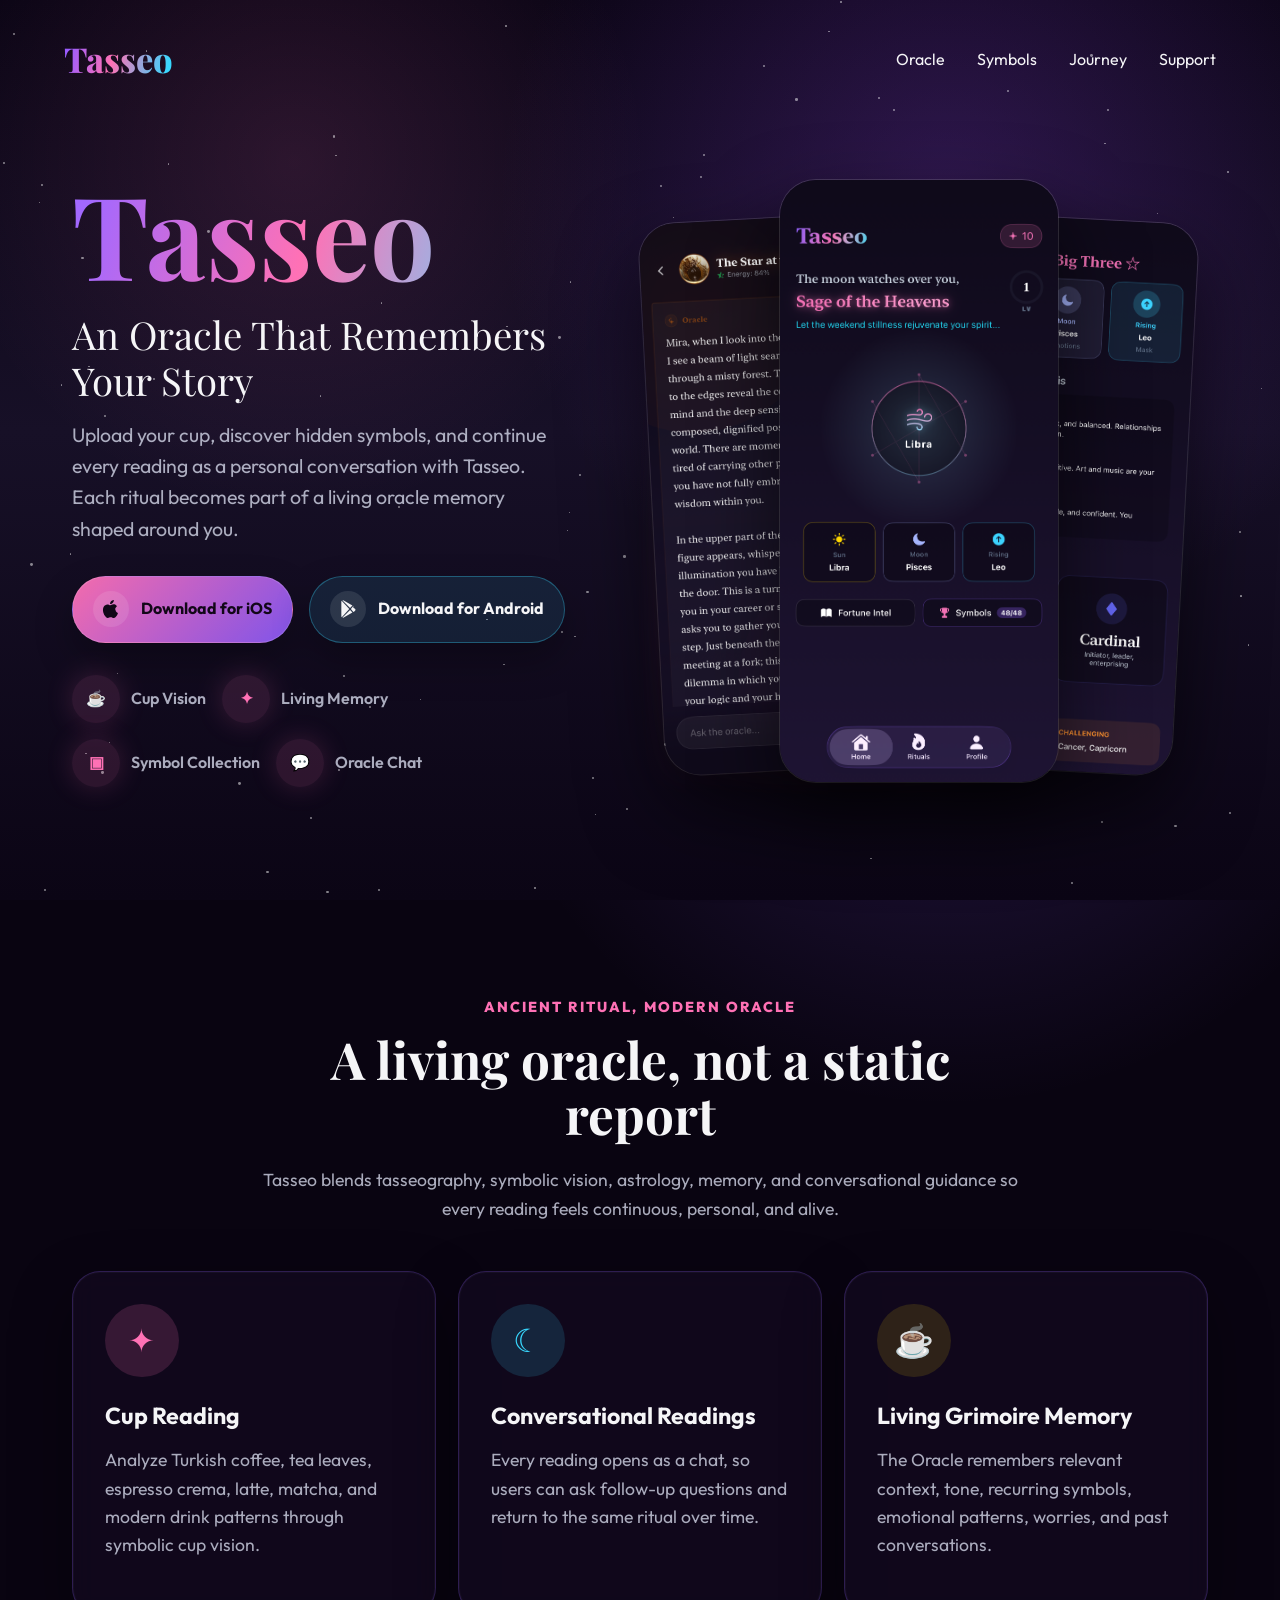
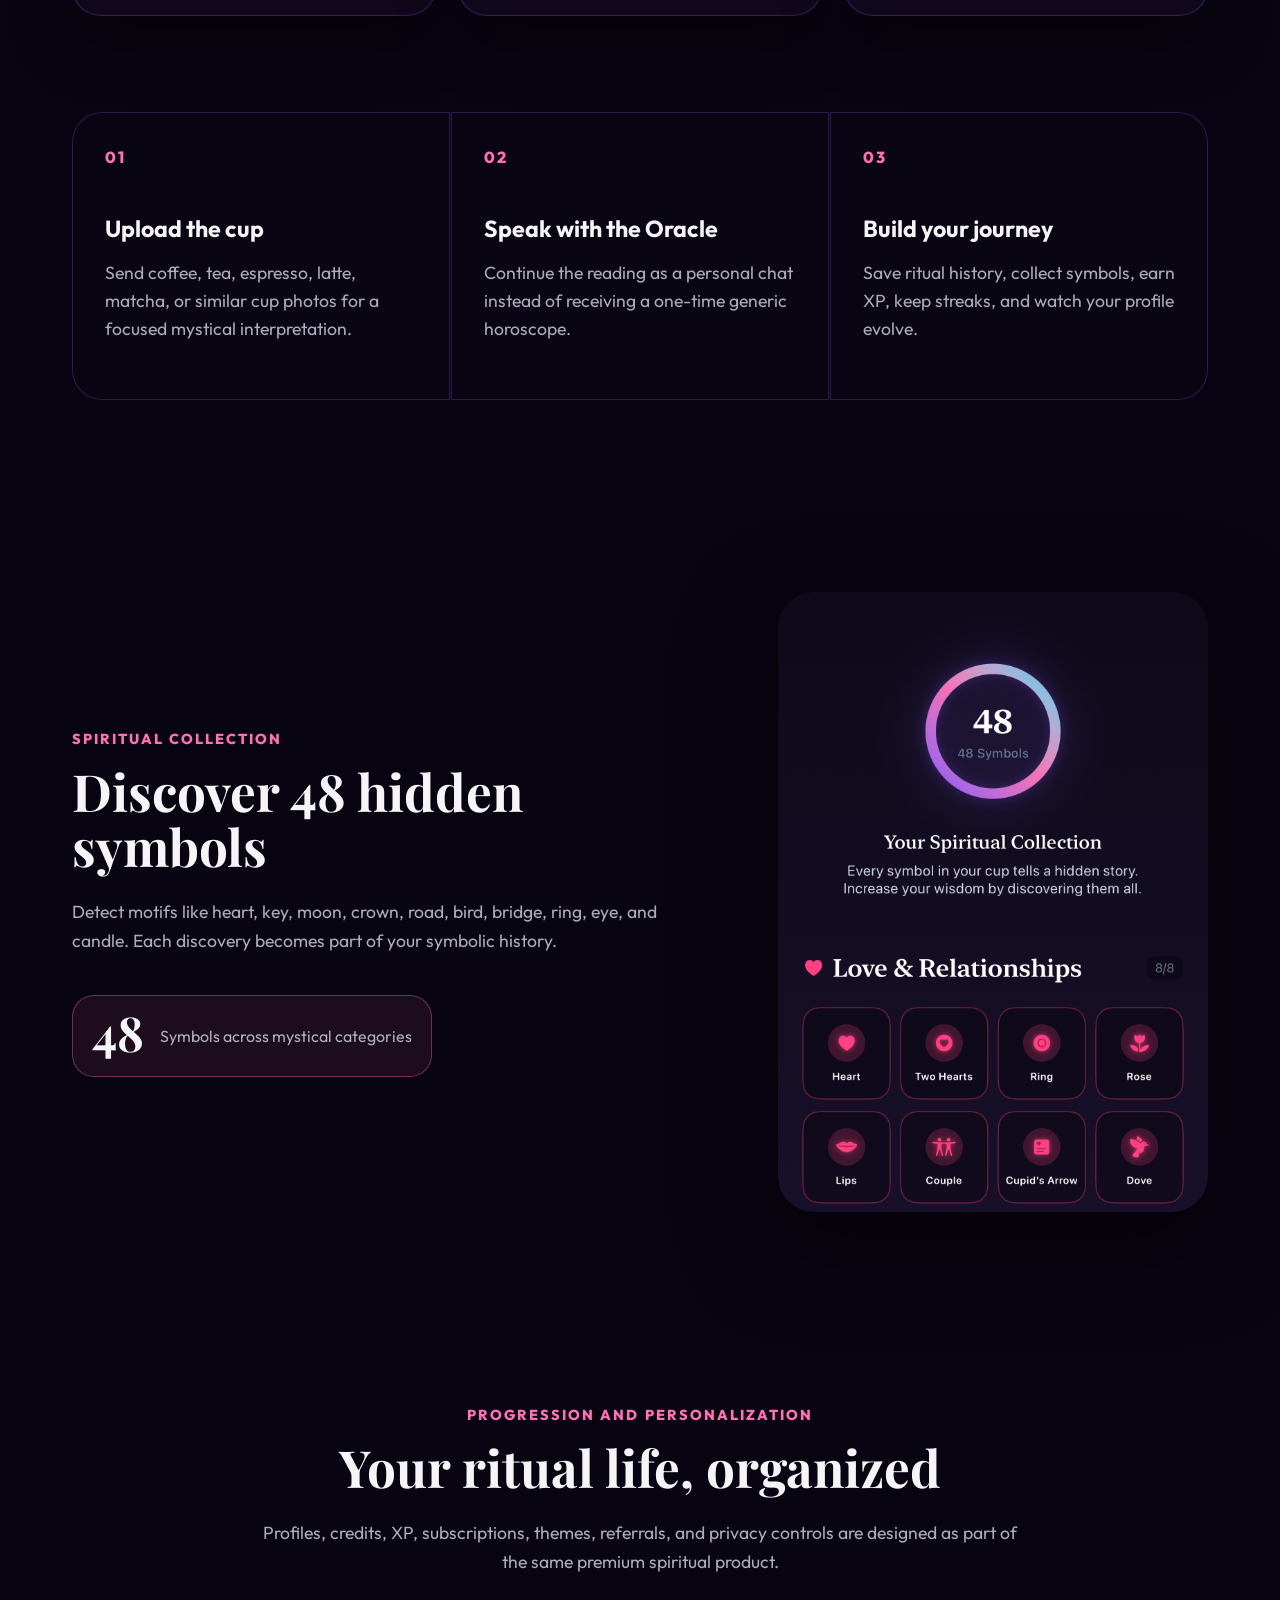
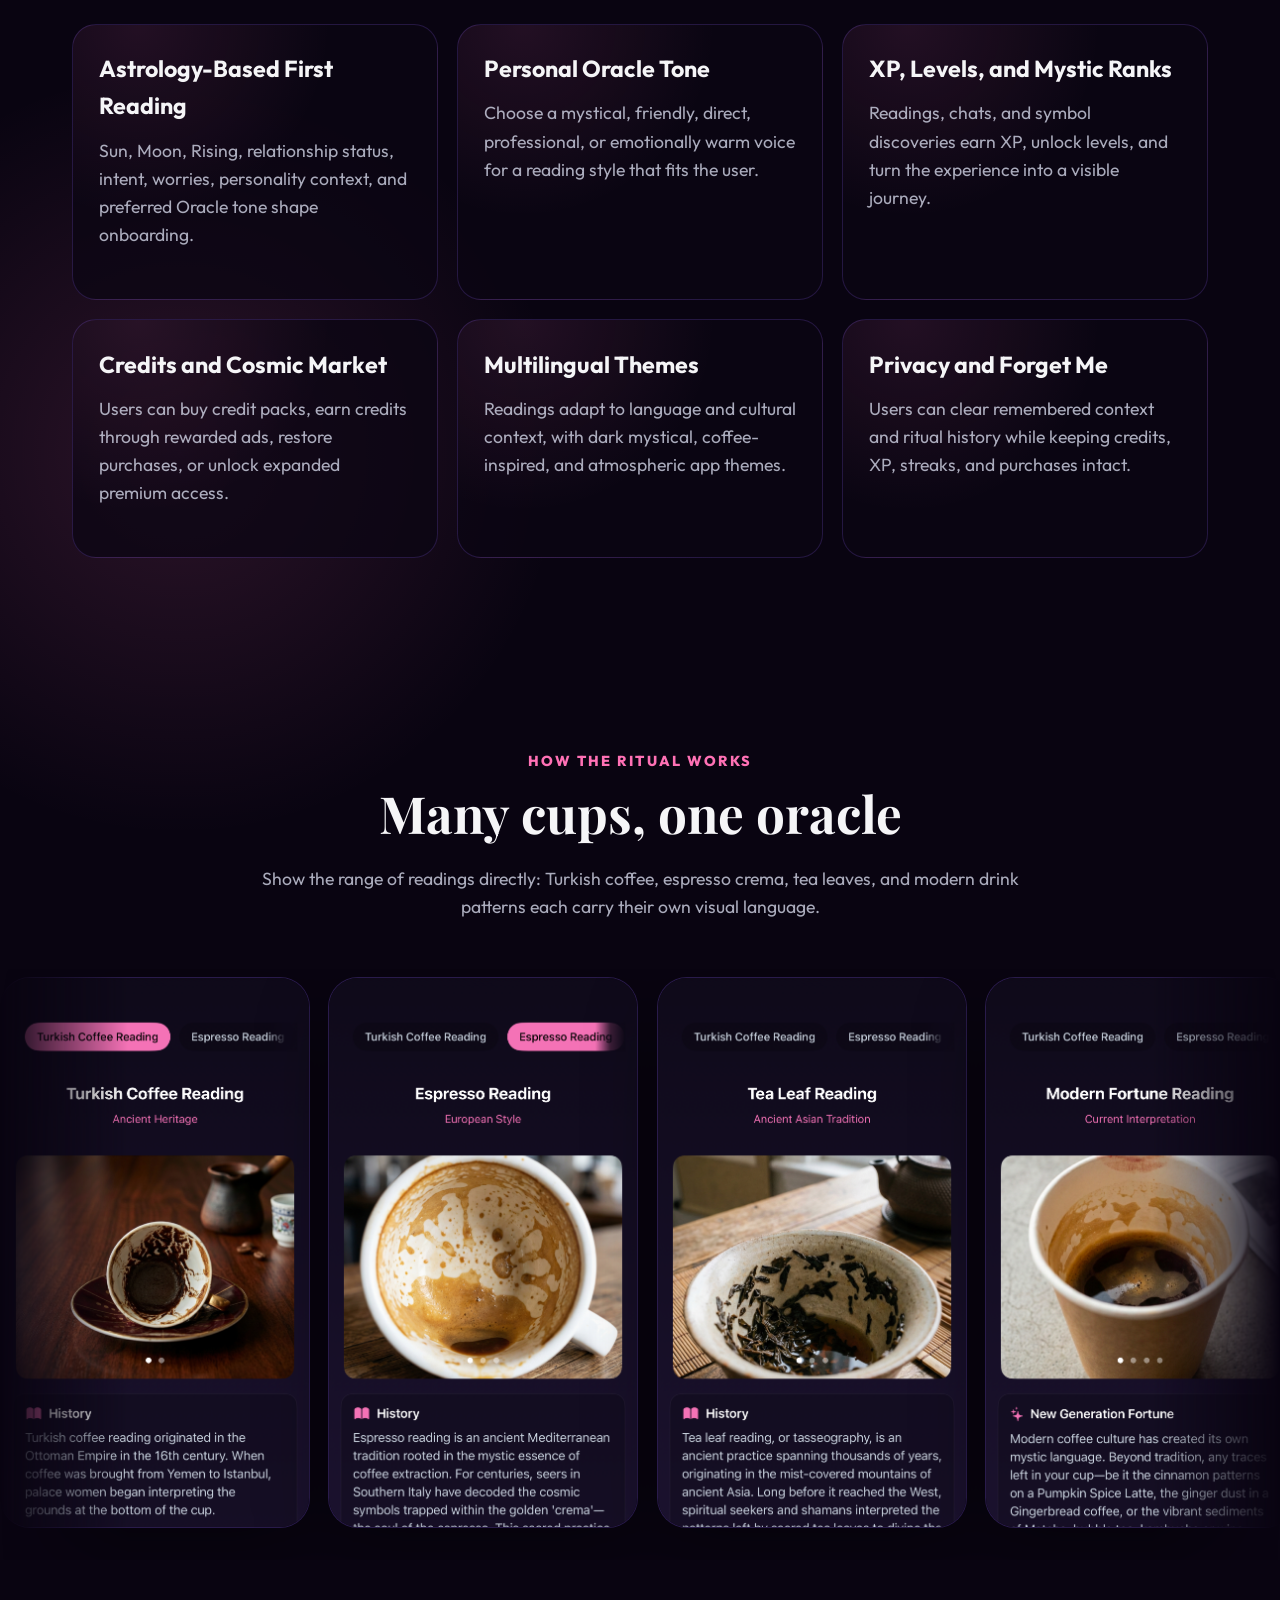
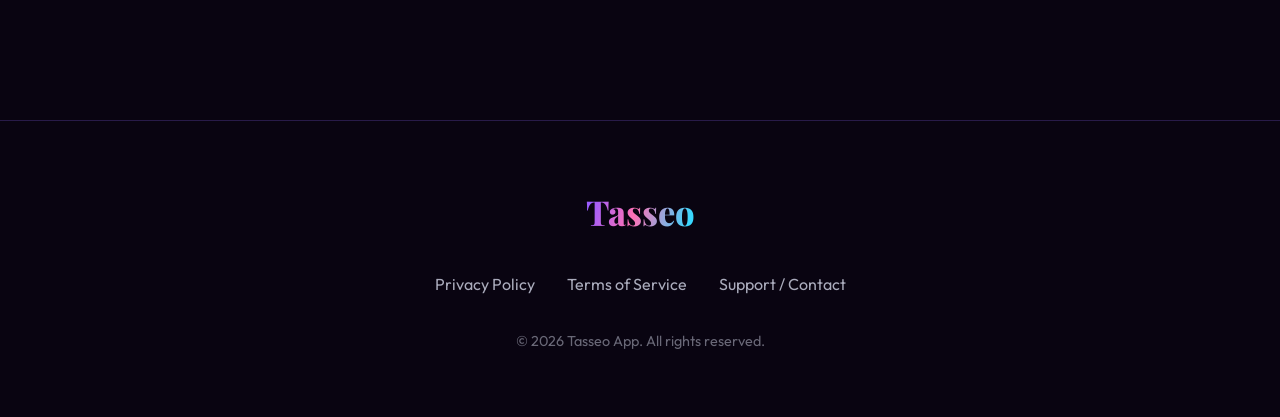
==== index.html @ 3be17730 "yeniden design" ====
<!DOCTYPE html>
<html lang="en">
<head>
    <meta charset="UTF-8">
    <meta name="viewport" content="width=device-width, initial-scale=1.0">
    <title>Tasseo | An Oracle That Remembers Your Story</title>
    <link rel="stylesheet" href="styles.css">
</head>
<body>

    <div class="stars-container" id="stars"></div>

    <nav>
        <a href="index.html" class="logo">Tasseo</a>
        <div class="nav-links">
            <a href="#oracle">Oracle</a>
            <a href="#symbols">Symbols</a>
            <a href="#journey">Journey</a>
            <a href="support.html">Support</a>
        </div>
    </nav>

    <main>
        <section class="hero container">
            <div class="hero-copy">
                <h1>Tasseo</h1>
                <p class="hero-kicker">An Oracle That Remembers Your Story</p>
                <p class="hero-text">Upload your cup, discover hidden symbols, and continue every reading as a personal conversation with Tasseo. Each ritual becomes part of a living oracle memory shaped around you.</p>

                <div class="hero-actions">
                    <a href="#" class="download-btn download-btn-ios">
                        <span class="download-icon" aria-hidden="true">
                            <svg viewBox="0 0 24 24" role="img">
                                <path d="M16.9 12.7c0-2.7 2.2-4 2.3-4.1-1.3-1.9-3.2-2.1-3.9-2.2-1.7-.2-3.2 1-4.1 1-.8 0-2.1-1-3.5-.9-1.8 0-3.5 1.1-4.4 2.7-1.9 3.3-.5 8.2 1.4 10.9.9 1.3 2 2.8 3.5 2.7 1.4-.1 1.9-.9 3.6-.9 1.7 0 2.1.9 3.6.9s2.5-1.3 3.4-2.7c1-1.5 1.5-3 1.5-3.1 0-.1-2.9-1.2-3-4.3Zm-2.7-8.1c.8-.9 1.3-2.2 1.1-3.5-1.1 0-2.4.7-3.2 1.6-.7.8-1.3 2.1-1.2 3.4 1.3.1 2.5-.6 3.3-1.5Z"/>
                            </svg>
                        </span>
                        <strong>Download for iOS</strong>
                    </a>
                    <a href="#" class="download-btn download-btn-android">
                        <span class="download-icon" aria-hidden="true">
                            <svg viewBox="0 0 24 24" role="img">
                                <path d="M4.4 2.2c-.3.3-.4.8-.4 1.4v16.8c0 .6.2 1.1.5 1.4l9-9.8-9.1-9.8Zm10.1 8.7 2.8-3-10.5-6c-.5-.3-1-.4-1.4-.2l9.1 9.2Zm2.8 5.2-2.8-3-9.1 9.2c.4.2.9.1 1.4-.2l10.5-6Zm1.1-7.6-2.9 3.5 2.9 3.5 1.5-.9c1.4-.8 1.4-2.3 0-3.1l-1.5-1Z"/>
                            </svg>
                        </span>
                        <strong>Download for Android</strong>
                    </a>
                </div>

                <div class="ritual-row" aria-label="Tasseo features">
                    <div><span>☕</span>Cup Vision</div>
                    <div><span>✦</span>Living Memory</div>
                    <div><span>▣</span>Symbol Collection</div>
                    <div><span>💬</span>Oracle Chat</div>
                </div>
            </div>

            <div class="phone-stage" aria-label="Tasseo app screenshots">
                <img class="phone-shot phone-shot-left" src="assets/screenshots/01-chat.png" alt="Tasseo oracle chat screen">
                <img class="phone-shot phone-shot-main" src="assets/screenshots/02-home.png" alt="Tasseo home astrology screen">
                <img class="phone-shot phone-shot-right" src="assets/screenshots/03-zodiac.png" alt="Tasseo big three astrology screen">
            </div>
        </section>

        <section id="oracle" class="section container">
            <div class="section-heading">
                <p class="eyebrow">Ancient ritual, modern oracle</p>
                <h2>A living oracle, not a static report</h2>
                <p>Tasseo blends tasseography, symbolic vision, astrology, memory, and conversational guidance so every reading feels continuous, personal, and alive.</p>
            </div>

            <div class="feature-grid">
                <article class="glass-card feature-card">
                    <span class="feature-icon pink">✦</span>
                    <h3>Cup Reading</h3>
                    <p>Analyze Turkish coffee, tea leaves, espresso crema, latte, matcha, and modern drink patterns through symbolic cup vision.</p>
                </article>
                <article class="glass-card feature-card">
                    <span class="feature-icon cyan">☾</span>
                    <h3>Conversational Readings</h3>
                    <p>Every reading opens as a chat, so users can ask follow-up questions and return to the same ritual over time.</p>
                </article>
                <article class="glass-card feature-card">
                    <span class="feature-icon gold">☕</span>
                    <h3>Living Grimoire Memory</h3>
                    <p>The Oracle remembers relevant context, tone, recurring symbols, emotional patterns, worries, and past conversations.</p>
                </article>
            </div>
        </section>

        <section class="section container ritual-flow">
            <div class="flow-card">
                <span>01</span>
                <h3>Upload the cup</h3>
                <p>Send coffee, tea, espresso, latte, matcha, or similar cup photos for a focused mystical interpretation.</p>
            </div>
            <div class="flow-card">
                <span>02</span>
                <h3>Speak with the Oracle</h3>
                <p>Continue the reading as a personal chat instead of receiving a one-time generic horoscope.</p>
            </div>
            <div class="flow-card">
                <span>03</span>
                <h3>Build your journey</h3>
                <p>Save ritual history, collect symbols, earn XP, keep streaks, and watch your profile evolve.</p>
            </div>
        </section>

        <section id="symbols" class="showcase">
            <div class="container showcase-layout">
                <div class="showcase-copy">
                    <p class="eyebrow">Spiritual collection</p>
                    <h2>Discover 48 hidden symbols</h2>
                    <p>Detect motifs like heart, key, moon, crown, road, bird, bridge, ring, eye, and candle. Each discovery becomes part of your symbolic history.</p>
                    <div class="stat-card">
                        <strong>48</strong>
                        <span>Symbols across mystical categories</span>
                    </div>
                </div>
                <div class="screenshot-card">
                    <img src="assets/screenshots/08-symbols.png" alt="Tasseo symbols collection screen">
                </div>
            </div>
        </section>

        <section id="journey" class="section container">
            <div class="section-heading">
                <p class="eyebrow">Progression and personalization</p>
                <h2>Your ritual life, organized</h2>
                <p>Profiles, credits, XP, subscriptions, themes, referrals, and privacy controls are designed as part of the same premium spiritual product.</p>
            </div>

            <div class="detail-grid">
                <article>
                    <h3>Astrology-Based First Reading</h3>
                    <p>Sun, Moon, Rising, relationship status, intent, worries, personality context, and preferred Oracle tone shape onboarding.</p>
                </article>
                <article>
                    <h3>Personal Oracle Tone</h3>
                    <p>Choose a mystical, friendly, direct, professional, or emotionally warm voice for a reading style that fits the user.</p>
                </article>
                <article>
                    <h3>XP, Levels, and Mystic Ranks</h3>
                    <p>Readings, chats, and symbol discoveries earn XP, unlock levels, and turn the experience into a visible journey.</p>
                </article>
                <article>
                    <h3>Credits and Cosmic Market</h3>
                    <p>Users can buy credit packs, earn credits through rewarded ads, restore purchases, or unlock expanded premium access.</p>
                </article>
                <article>
                    <h3>Multilingual Themes</h3>
                    <p>Readings adapt to language and cultural context, with dark mystical, coffee-inspired, and atmospheric app themes.</p>
                </article>
                <article>
                    <h3>Privacy and Forget Me</h3>
                    <p>Users can clear remembered context and ritual history while keeping credits, XP, streaks, and purchases intact.</p>
                </article>
            </div>
        </section>

        <section class="section container reading-types">
            <div class="section-heading">
                <p class="eyebrow">How the ritual works</p>
                <h2>Many cups, one oracle</h2>
                <p>Show the range of readings directly: Turkish coffee, espresso crema, tea leaves, and modern drink patterns each carry their own visual language.</p>
            </div>

            <div class="reading-carousel" aria-label="Reading guide screens">
                <div class="reading-track">
                    <img src="assets/screenshots/04-info_turkish_coffee.png" alt="Turkish coffee reading guide screen">
                    <img src="assets/screenshots/05-info_espresso.png" alt="Espresso reading guide screen">
                    <img src="assets/screenshots/06-info_tea.png" alt="Tea leaf reading guide screen">
                    <img src="assets/screenshots/07-info_modern.png" alt="Modern fortune reading guide screen">
                    <img src="assets/screenshots/04-info_turkish_coffee.png" alt="">
                    <img src="assets/screenshots/05-info_espresso.png" alt="">
                    <img src="assets/screenshots/06-info_tea.png" alt="">
                    <img src="assets/screenshots/07-info_modern.png" alt="">
                </div>
            </div>
        </section>
    </main>

    <footer>
        <div class="container footer-content">
            <div class="logo">Tasseo</div>
            <div class="footer-links">
                <a href="privacy.html">Privacy Policy</a>
                <a href="terms.html">Terms of Service</a>
                <a href="support.html">Support / Contact</a>
            </div>
            <div class="copyright">
                &copy; 2026 Tasseo App. All rights reserved.
            </div>
        </div>
    </footer>

    <script>
        const container = document.getElementById('stars');
        const starCount = 120;
        for (let i = 0; i < starCount; i++) {
            const star = document.createElement('div');
            star.className = 'star';
            const x = Math.random() * 100;
            const y = Math.random() * 100;
            const size = Math.random() * 2 + 1;
            const duration = Math.random() * 3 + 2;
            const delay = Math.random() * 5;
            star.style.left = `${x}%`;
            star.style.top = `${y}%`;
            star.style.width = `${size}px`;
            star.style.height = `${size}px`;
            star.style.setProperty('--duration', `${duration}s`);
            star.style.animationDelay = `${delay}s`;
            container.appendChild(star);
        }
    </script>
</body>
</html>
---- styles.css ----
/* Shared Styles for Tasseo Website */

@import url('https://fonts.googleapis.com/css2?family=Outfit:wght@300;400;600;700;800&family=Playfair+Display:wght@700;800&display=swap');

:root {
    --mystic-purple: #251044;
    --deep-violet: #14091f;
    --celestial-gold: #ffd600;
    --oracle-pink: #ff71b5;
    --oracle-violet: #8e5cff;
    --ethereal-teal: #38d8ff;
    --void-black: #090411;
    --text-primary: #F5F5F7;
    --text-secondary: rgba(221, 225, 242, 0.76);
    --muted-text: #7f879d;
    --glass-bg: rgba(18, 10, 31, 0.78);
    --glass-border: rgba(143, 100, 255, 0.24);
    --pink-border: rgba(255, 113, 181, 0.36);
}

* {
    margin: 0;
    padding: 0;
    box-sizing: border-box;
    font-family: 'Outfit', sans-serif;
}

body {
    background:
        radial-gradient(circle at 74% 12%, rgba(142, 92, 255, 0.22), transparent 30rem),
        radial-gradient(circle at 14% 70%, rgba(255, 113, 181, 0.14), transparent 24rem),
        var(--void-black);
    color: var(--text-primary);
    line-height: 1.6;
    overflow-x: hidden;
    display: flex;
    flex-direction: column;
    min-height: 100vh;
}

/* Background Animation */
.stars-container {
    position: fixed;
    top: 0;
    left: 0;
    width: 100vw;
    height: 100vh;
    z-index: -1;
    background:
        radial-gradient(circle at 74% 22%, rgba(108, 51, 176, 0.34), transparent 28rem),
        radial-gradient(circle at 23% 18%, rgba(255, 113, 181, 0.12), transparent 22rem),
        linear-gradient(180deg, #0b0515 0%, #171027 48%, #0b0515 100%);
    overflow: hidden;
}

.star {
    position: absolute;
    background: white;
    border-radius: 50%;
    opacity: 0.5;
    animation: twinkle var(--duration, 3s) infinite ease-in-out;
}

@keyframes twinkle {
    0%, 100% { opacity: 0.2; transform: scale(1); }
    50% { opacity: 1; transform: scale(1.2); }
}

/* Navigation */
nav {
    display: flex;
    justify-content: space-between;
    align-items: center;
    padding: 2rem 5%;
    position: absolute;
    top: 0;
    left: 0;
    width: 100%;
    z-index: 10;
}

.logo {
    font-family: 'Playfair Display', serif;
    font-size: 2.15rem;
    font-weight: 800;
    letter-spacing: 0;
    background: linear-gradient(105deg, #9b5cff 8%, var(--oracle-pink) 45%, var(--ethereal-teal) 92%);
    -webkit-background-clip: text;
    -webkit-text-fill-color: transparent;
    text-decoration: none;
}

.nav-links {
    display: flex;
    gap: 2rem;
}

.nav-links a {
    color: var(--text-primary);
    text-decoration: none;
    font-weight: 400;
    transition: color 0.3s;
}

.nav-links a:hover {
    color: var(--oracle-pink);
}

/* Layout */
main {
    flex: 1;
    padding-top: 5.5rem;
}

.container {
    max-width: 1200px;
    margin: 0 auto;
    padding: 0 2rem;
}

.glass-card {
    background: var(--glass-bg);
    backdrop-filter: blur(12px);
    -webkit-backdrop-filter: blur(12px);
    border: 1px solid var(--glass-border);
    border-radius: 28px;
    padding: 2rem;
    box-shadow: 0 24px 60px rgba(0, 0, 0, 0.38), inset 0 0 0 1px rgba(255, 255, 255, 0.03);
}

.content-card {
    max-width: 900px;
    margin: 2rem auto;
}

.content-card section {
    margin-top: 2.25rem;
}

.content-card section:first-of-type {
    margin-top: 0;
}

.content-card h2 {
    font-size: 1.45rem;
    margin-bottom: 0.85rem;
}

.content-card p {
    margin-bottom: 1.15rem;
}

.content-card ul {
    margin-top: 0.35rem;
    margin-bottom: 1.2rem;
}

.legal-title {
    font-size: clamp(2rem, 4vw, 2.6rem);
    text-align: center;
    color: var(--celestial-gold);
    -webkit-text-fill-color: currentColor;
    background: none;
    margin-bottom: 1rem;
}

/* Typography elements */
h1 {
    font-family: 'Playfair Display', serif;
    font-size: clamp(4rem, 9vw, 8rem);
    margin-bottom: 1rem;
    background: linear-gradient(105deg, #a268ff 5%, var(--oracle-pink) 48%, #60dbff 94%);
    -webkit-background-clip: text;
    -webkit-text-fill-color: transparent;
    line-height: 1.1;
}

h1 span {
    background: linear-gradient(135deg, var(--oracle-pink), var(--ethereal-teal));
    -webkit-background-clip: text;
    -webkit-text-fill-color: transparent;
}

h2 {
    font-family: 'Playfair Display', serif;
    font-size: clamp(2.1rem, 4vw, 4rem);
    color: var(--text-primary);
    margin-bottom: 1.5rem;
    line-height: 1.08;
}

h3 {
    font-size: 1.45rem;
    color: var(--text-primary);
    margin: 1.25rem 0 0.75rem;
}

p {
    color: var(--text-secondary);
    font-size: 1.1rem;
    margin-bottom: 1.5rem;
}

ul {
    padding-left: 1.5rem;
    margin-bottom: 1.5rem;
}

li {
    color: var(--text-secondary);
    margin-bottom: 0.5rem;
}

/* Buttons */
.btn {
    display: inline-flex;
    align-items: center;
    justify-content: center;
    padding: 1rem 2rem;
    border-radius: 50px;
    font-weight: 600;
    text-decoration: none;
    transition: all 0.3s ease;
    gap: 0.5rem;
}

.btn-primary {
    background: linear-gradient(135deg, var(--oracle-pink), #b66dff);
    color: #120718;
    box-shadow: 0 10px 30px rgba(255, 113, 181, 0.28);
}

.btn-primary:hover {
    transform: translateY(-2px);
    box-shadow: 0 12px 34px rgba(255, 113, 181, 0.38);
}

.btn-secondary {
    background: var(--glass-bg);
    border: 1px solid var(--glass-border);
    color: var(--text-primary);
    backdrop-filter: blur(10px);
}

.btn-secondary:hover {
    background: rgba(255, 255, 255, 0.1);
    transform: translateY(-2px);
}

/* Store Badge Styles */
.store-badges {
    display: flex;
    gap: 1rem;
    margin-top: 2rem;
}

.store-badge {
    height: 50px;
    transition: transform 0.3s;
}

.store-badge:hover {
    transform: scale(1.05);
}

/* Footer */
footer {
    padding: 4rem 2rem;
    text-align: center;
    border-top: 1px solid var(--glass-border);
    margin-top: 4rem;
}

.footer-content {
    display: flex;
    flex-direction: column;
    gap: 2rem;
    align-items: center;
}

.footer-links {
    display: flex;
    gap: 2rem;
    flex-wrap: wrap;
    justify-content: center;
}

footer a {
    color: var(--text-secondary);
    text-decoration: none;
    transition: color 0.3s;
}

footer a:hover {
    color: var(--oracle-pink);
}

.hero {
    display: grid;
    grid-template-columns: minmax(0, 0.92fr) minmax(420px, 1.08fr);
    align-items: center;
    min-height: calc(100vh - 5.5rem);
    gap: 4rem;
    padding-top: 3rem;
    padding-bottom: 5rem;
}

.hero-copy {
    position: relative;
    z-index: 2;
}

.hero-kicker {
    color: var(--text-primary);
    font-family: 'Playfair Display', serif;
    font-size: clamp(2rem, 3vw, 3.1rem);
    line-height: 1.18;
    margin-bottom: 1rem;
}

.hero-text {
    max-width: 42rem;
    font-size: 1.22rem;
}

.hero-actions,
.ritual-row {
    display: flex;
    align-items: center;
    flex-wrap: wrap;
    gap: 1rem;
}

.hero-actions {
    margin: 2rem 0;
}

.ritual-row div {
    display: flex;
    align-items: center;
    gap: 0.7rem;
    color: var(--text-secondary);
    font-weight: 600;
}

.ritual-row span {
    display: grid;
    place-items: center;
    width: 3rem;
    height: 3rem;
    border-radius: 50%;
    background: rgba(255, 113, 181, 0.13);
    color: var(--oracle-pink);
    box-shadow: 0 0 28px rgba(255, 113, 181, 0.18);
}

.download-btn {
    display: inline-flex;
    align-items: center;
    gap: 0.75rem;
    min-height: 3.8rem;
    padding: 0.9rem 1.25rem;
    border-radius: 999px;
    color: var(--text-primary);
    text-decoration: none;
    border: 1px solid rgba(255, 255, 255, 0.14);
    background: rgba(255, 255, 255, 0.06);
    box-shadow: 0 18px 38px rgba(0, 0, 0, 0.28);
}

.download-icon {
    display: grid;
    place-items: center;
    width: 2.25rem;
    height: 2.25rem;
    border-radius: 50%;
    background: rgba(255, 255, 255, 0.1);
    color: currentColor;
    flex: 0 0 auto;
}

.download-icon svg {
    width: 1.25rem;
    height: 1.25rem;
    fill: currentColor;
    display: block;
}

.download-btn-ios {
    background: linear-gradient(135deg, rgba(255, 113, 181, 0.95), rgba(142, 92, 255, 0.9));
    color: #120718;
}

.download-btn-android {
    border-color: rgba(56, 216, 255, 0.32);
    background: rgba(56, 216, 255, 0.1);
}

.download-btn:hover {
    transform: translateY(-2px);
}

.phone-stage {
    min-height: 620px;
    position: relative;
    isolation: isolate;
}

.phone-stage::before {
    content: "";
    position: absolute;
    inset: 10% 4% 0;
    background:
        radial-gradient(circle at 52% 48%, rgba(56, 216, 255, 0.18), transparent 18rem),
        radial-gradient(circle at 35% 62%, rgba(255, 113, 181, 0.18), transparent 18rem);
    filter: blur(10px);
    z-index: -1;
}

.phone-shot {
    position: absolute;
    width: min(27vw, 255px);
    border-radius: 36px;
    box-shadow: 0 36px 80px rgba(0, 0, 0, 0.62), 0 0 0 1px rgba(255, 255, 255, 0.16);
}

.phone-shot-main {
    left: 50%;
    top: 2%;
    width: min(29vw, 278px);
    transform: translateX(-50%);
    z-index: 3;
}

.phone-shot-left {
    left: 4%;
    top: 8%;
    transform: rotate(-3deg);
    z-index: 2;
}

.phone-shot-right {
    right: 4%;
    top: 8%;
    transform: rotate(3deg);
    z-index: 2;
}

.section {
    padding: 6rem 2rem;
}

.section-heading {
    max-width: 760px;
    text-align: center;
    margin: 0 auto 3rem;
}

.eyebrow {
    color: var(--oracle-pink);
    font-size: 0.9rem;
    font-weight: 800;
    letter-spacing: 0.14em;
    text-transform: uppercase;
    margin-bottom: 0.8rem;
}

.feature-grid {
    display: grid;
    grid-template-columns: repeat(3, 1fr);
    gap: 1.4rem;
}

.feature-card {
    min-height: 260px;
    border-color: var(--glass-border);
}

.feature-icon {
    display: grid;
    place-items: center;
    width: 4.6rem;
    height: 4.6rem;
    border-radius: 50%;
    font-size: 2rem;
}

.feature-icon.pink {
    background: rgba(255, 113, 181, 0.16);
    color: var(--oracle-pink);
}

.feature-icon.cyan {
    background: rgba(56, 216, 255, 0.14);
    color: var(--ethereal-teal);
}

.feature-icon.gold {
    background: rgba(255, 214, 0, 0.13);
    color: var(--celestial-gold);
}

.ritual-flow {
    display: grid;
    grid-template-columns: repeat(3, 1fr);
    gap: 1px;
    padding-top: 0;
}

.flow-card {
    background: rgba(12, 6, 21, 0.74);
    border: 1px solid var(--glass-border);
    padding: 2rem;
    min-height: 240px;
}

.flow-card:first-child {
    border-radius: 30px 0 0 30px;
}

.flow-card:last-child {
    border-radius: 0 30px 30px 0;
}

.flow-card span {
    display: inline-flex;
    margin-bottom: 1.2rem;
    color: var(--oracle-pink);
    font-weight: 800;
    letter-spacing: 0.14em;
}

.detail-grid {
    display: grid;
    grid-template-columns: repeat(3, 1fr);
    gap: 1.2rem;
}

.detail-grid article {
    min-height: 220px;
    padding: 1.6rem;
    border: 1px solid rgba(143, 100, 255, 0.2);
    border-radius: 24px;
    background:
        radial-gradient(circle at 18% 0%, rgba(255, 113, 181, 0.1), transparent 12rem),
        rgba(11, 6, 20, 0.74);
}

.detail-grid h3 {
    margin-top: 0;
}

.showcase {
    padding: 6rem 0;
}

.showcase-layout {
    display: grid;
    grid-template-columns: minmax(0, 1fr) minmax(280px, 430px);
    align-items: center;
    gap: 4rem;
}

.stat-card {
    display: inline-flex;
    align-items: center;
    gap: 1rem;
    margin-top: 1rem;
    padding: 1rem 1.2rem;
    border: 1px solid var(--pink-border);
    border-radius: 22px;
    background: rgba(255, 113, 181, 0.08);
}

.stat-card strong {
    font-family: 'Playfair Display', serif;
    font-size: 3rem;
    line-height: 1;
    transform: translateY(-0.08em);
}

.stat-card span {
    color: var(--text-secondary);
    line-height: 1.25;
}

.screenshot-card {
    max-height: 620px;
    overflow: hidden;
    border-radius: 36px;
    box-shadow: 0 30px 90px rgba(0, 0, 0, 0.5);
}

.screenshot-card img {
    display: block;
    width: 100%;
}

.reading-carousel {
    position: relative;
    overflow: hidden;
    margin-inline: calc(50% - 50vw);
    padding: 0.5rem 0 2rem;
    mask-image: linear-gradient(90deg, transparent, #000 10%, #000 90%, transparent);
}

.reading-track {
    display: flex;
    width: max-content;
    gap: 1.15rem;
    animation: reading-scroll 42s linear infinite;
}

.reading-track img {
    display: block;
    width: min(68vw, 310px);
    aspect-ratio: 9 / 16;
    object-fit: cover;
    object-position: top;
    border-radius: 30px;
    border: 1px solid rgba(143, 100, 255, 0.24);
    background: rgba(12, 6, 21, 0.72);
    box-shadow: 0 24px 70px rgba(0, 0, 0, 0.36);
}

@keyframes reading-scroll {
    from {
        transform: translateX(0);
    }
    to {
        transform: translateX(calc(-50% - 0.575rem));
    }
}

.copyright {
    color: var(--text-secondary);
    opacity: 0.6;
    font-size: 0.9rem;
}

/* Responsiveness */
@media (max-width: 768px) {
    h1 { font-size: 4rem; }
    h1 span {
        background: linear-gradient(135deg, #FF71B5, #9B5DE5, #4CC9F0);
        -webkit-background-clip: text;
        -webkit-text-fill-color: transparent;
    }
    h2 { font-size: 1.8rem; }
    .store-badges { flex-direction: column; align-items: center; }
    nav { 
        padding: 1.5rem 5%; 
        position: relative;
    }
    .nav-links { gap: 1rem; font-size: 0.9rem; }
    .logo {
        font-size: 1.5rem;
    }
    main {
        padding-top: 0;
    }
    .glass-card {
        padding: 2rem 1.5rem;
    }
    .hero {
        grid-template-columns: 1fr;
        min-height: auto;
        gap: 2rem;
        padding-top: 2rem;
        text-align: center;
    }
    .hero-actions,
    .ritual-row {
        justify-content: center;
    }
    .phone-stage {
        min-height: 500px;
        margin-inline: -1.5rem;
    }
    .phone-shot {
        width: 36vw;
        border-radius: 24px;
    }
    .phone-shot-main {
        left: 50%;
        width: 41vw;
        transform: translateX(-50%);
    }
    .phone-shot-left { left: 2%; top: 10%; }
    .phone-shot-right { right: 2%; top: 10%; }
    .feature-grid,
    .ritual-flow,
    .detail-grid,
    .showcase-layout {
        grid-template-columns: 1fr;
    }
    .reading-track {
        gap: 0.85rem;
        animation-duration: 34s;
    }
    .reading-track img {
        width: 66vw;
        border-radius: 22px;
    }
    .flow-card,
    .flow-card:first-child,
    .flow-card:last-child {
        border-radius: 24px;
    }
    .section,
    .showcase {
        padding-top: 4rem;
        padding-bottom: 4rem;
    }
}

/* Common Stars Script Injection Class */
.document-script-placeholder {}
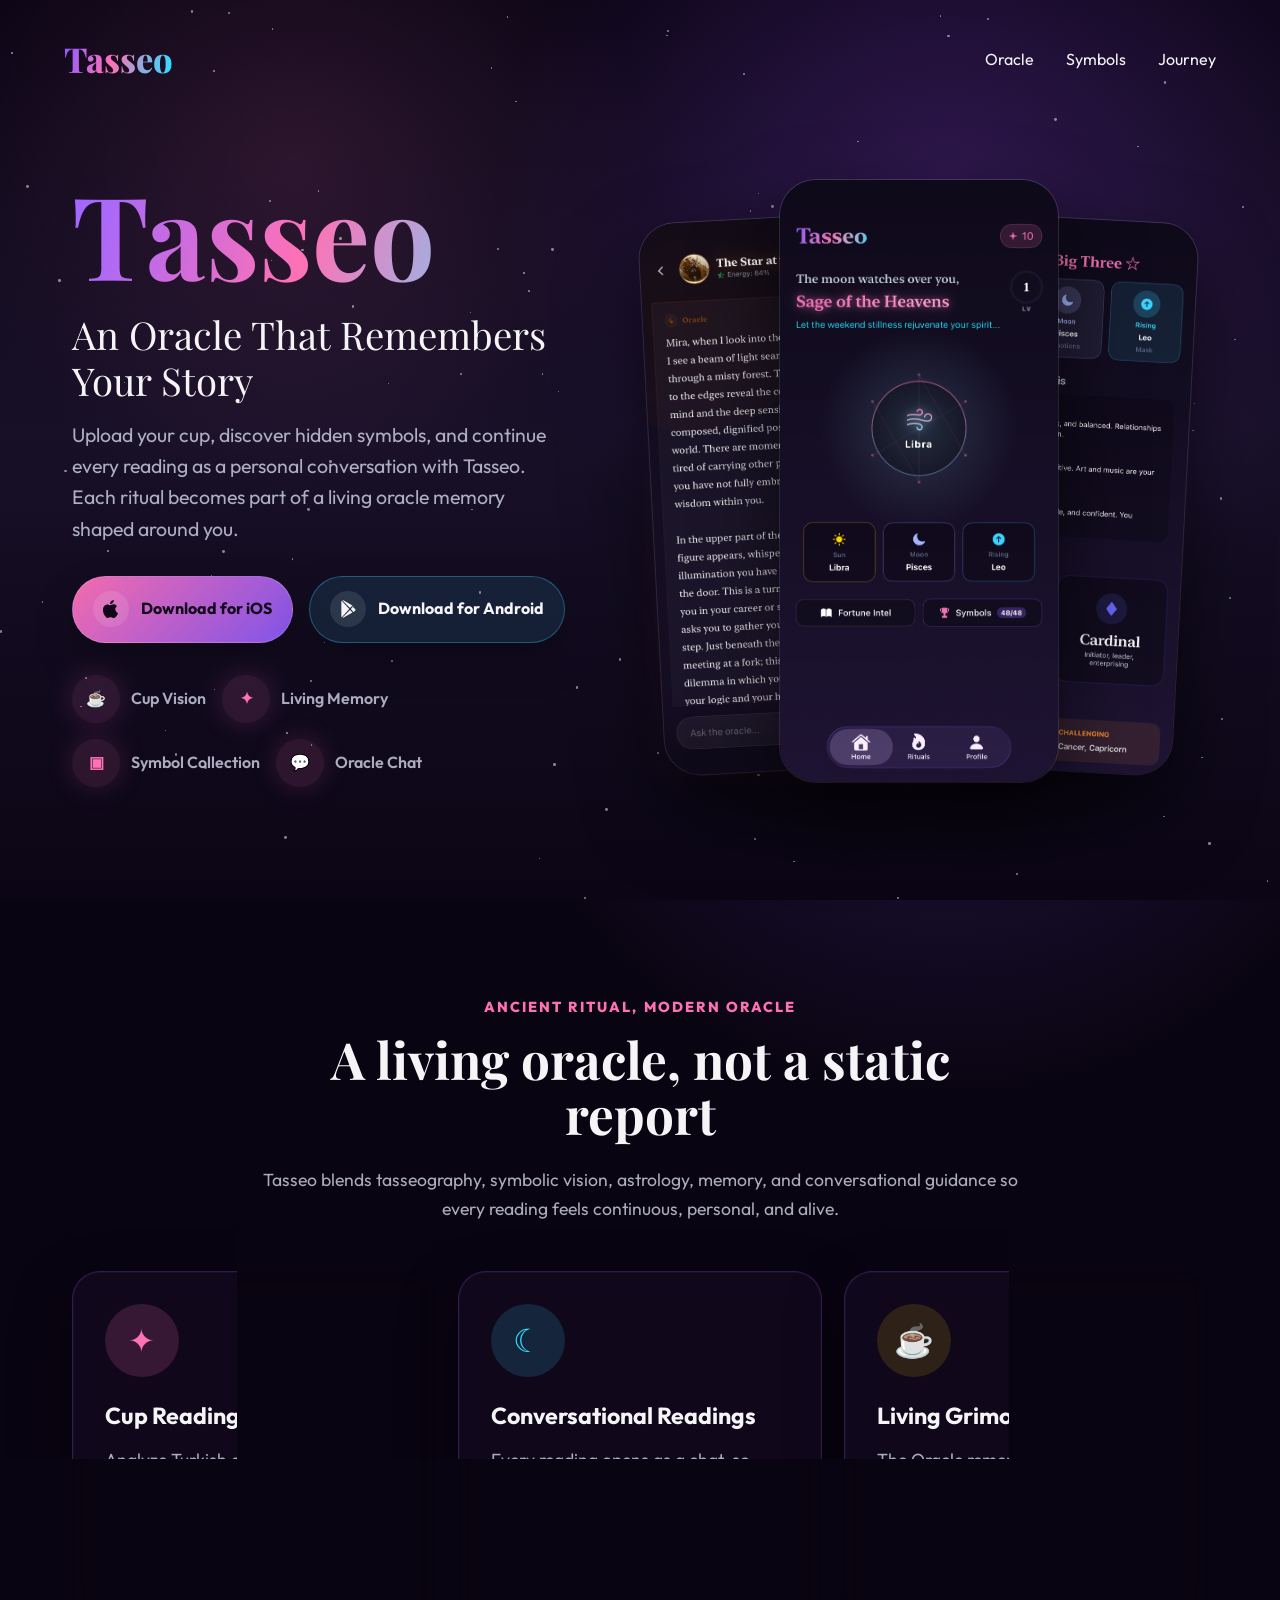
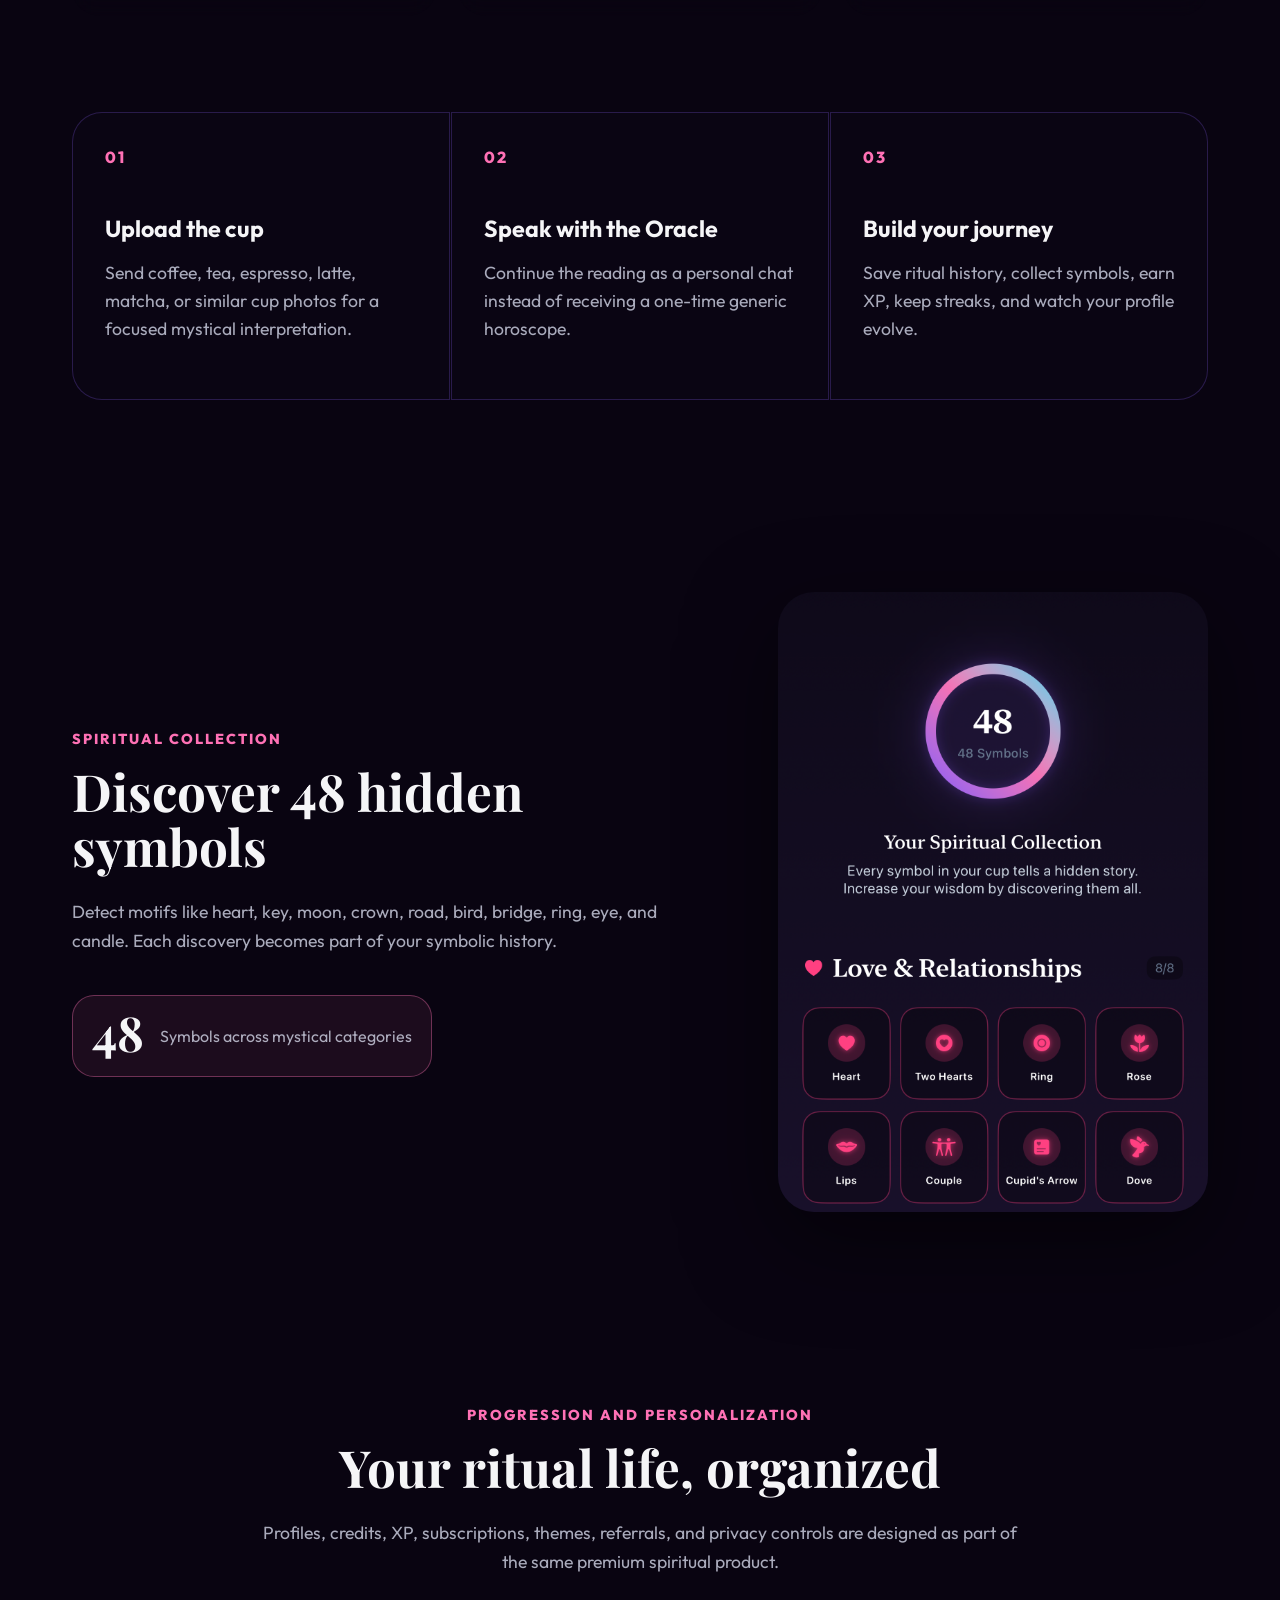
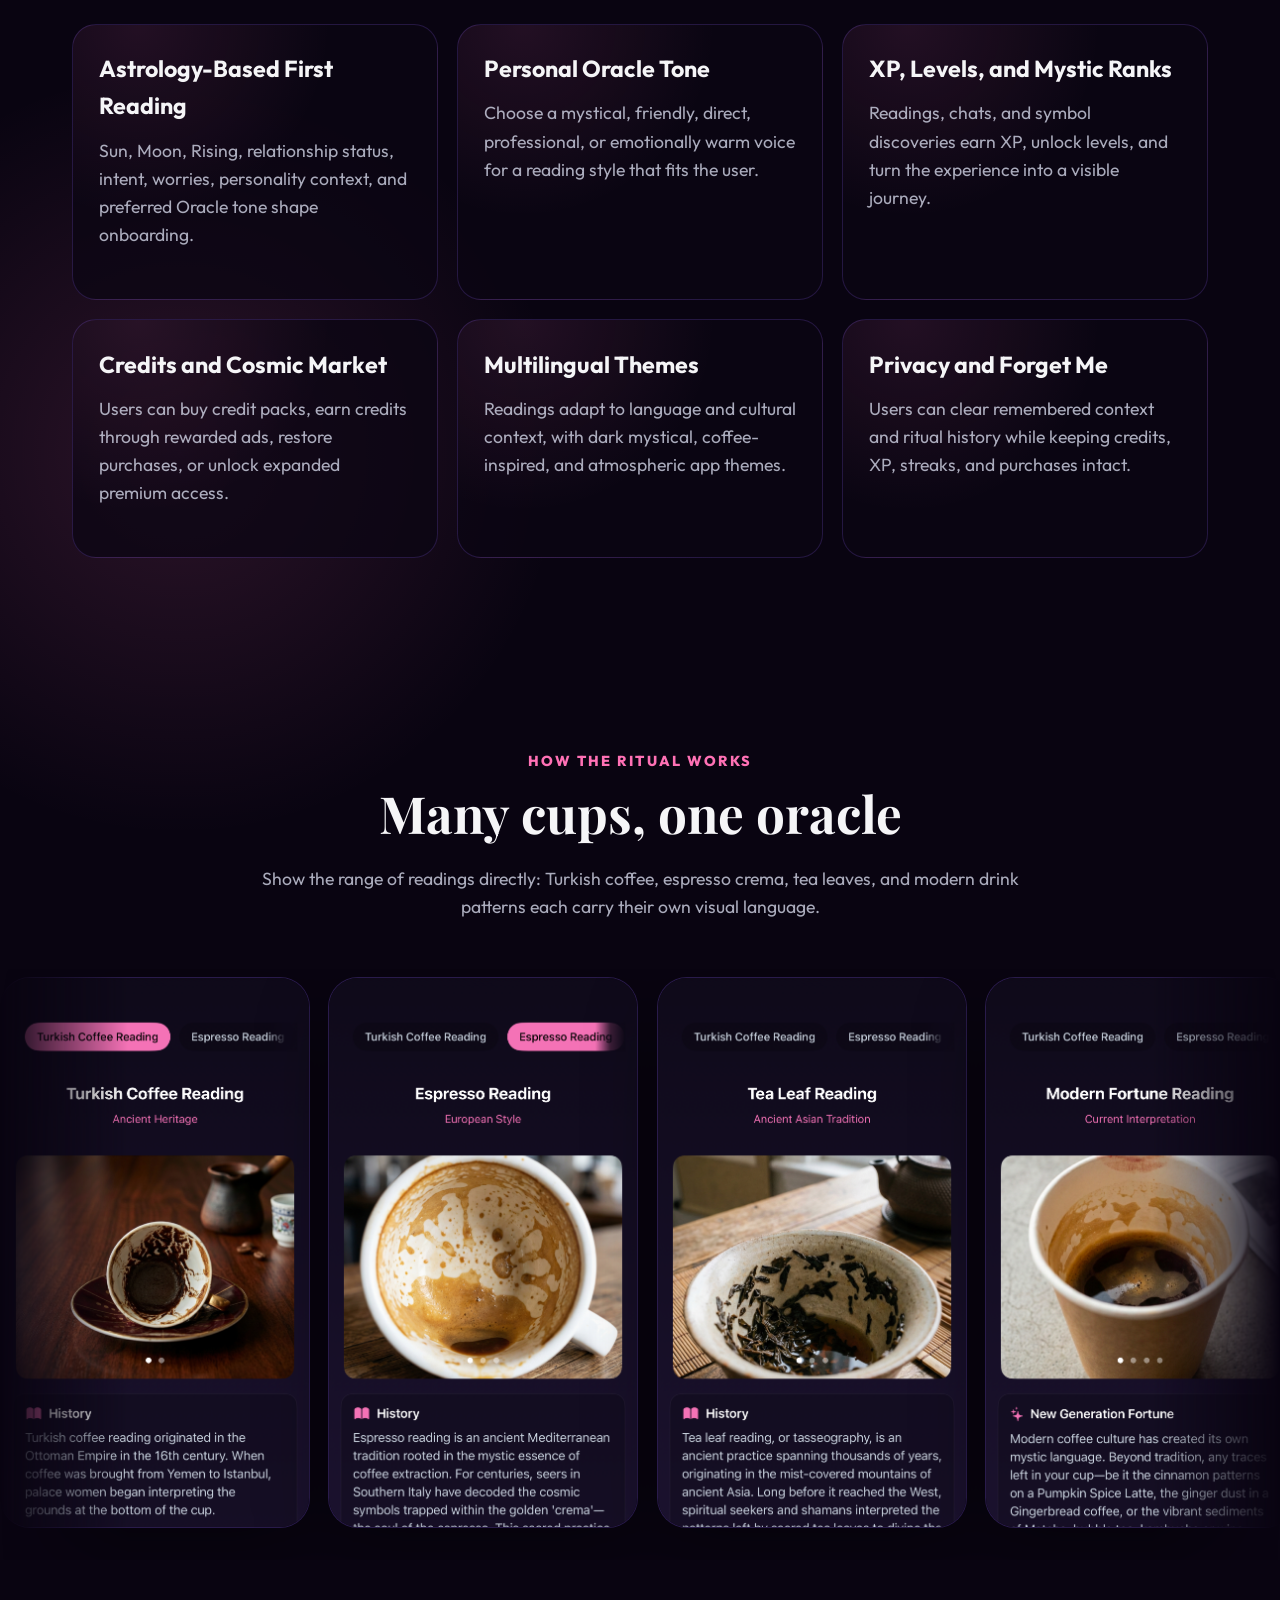
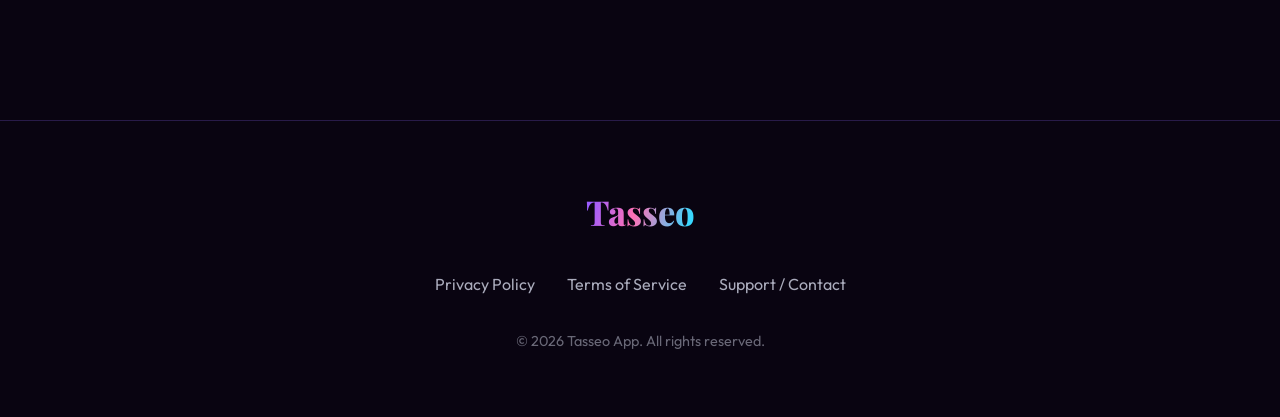
==== commit f66adda5: "zart zurt design" ====
--- a/index.html
+++ b/index.html
@@ -4,6 +4,15 @@
     <meta charset="UTF-8">
     <meta name="viewport" content="width=device-width, initial-scale=1.0">
     <title>Tasseo | An Oracle That Remembers Your Story</title>
+    <meta name="description" content="Tasseo is a mystical oracle for cup readings, symbolic vision, astrology, and conversational ritual guidance.">
+    <meta property="og:title" content="Tasseo | An Oracle That Remembers Your Story">
+    <meta property="og:description" content="Upload your cup, discover hidden symbols, and continue every reading as a personal Oracle conversation.">
+    <meta property="og:type" content="website">
+    <meta property="og:image" content="/assets/tasseo-social-preview.png">
+    <meta name="twitter:card" content="summary_large_image">
+    <meta name="twitter:title" content="Tasseo | An Oracle That Remembers Your Story">
+    <meta name="twitter:description" content="Upload your cup, discover hidden symbols, and continue every reading as a personal Oracle conversation.">
+    <meta name="twitter:image" content="/assets/tasseo-social-preview.png">
     <link rel="stylesheet" href="styles.css">
 </head>
 <body>
@@ -16,7 +25,6 @@
             <a href="#oracle">Oracle</a>
             <a href="#symbols">Symbols</a>
             <a href="#journey">Journey</a>
-            <a href="support.html">Support</a>
         </div>
     </nav>
 
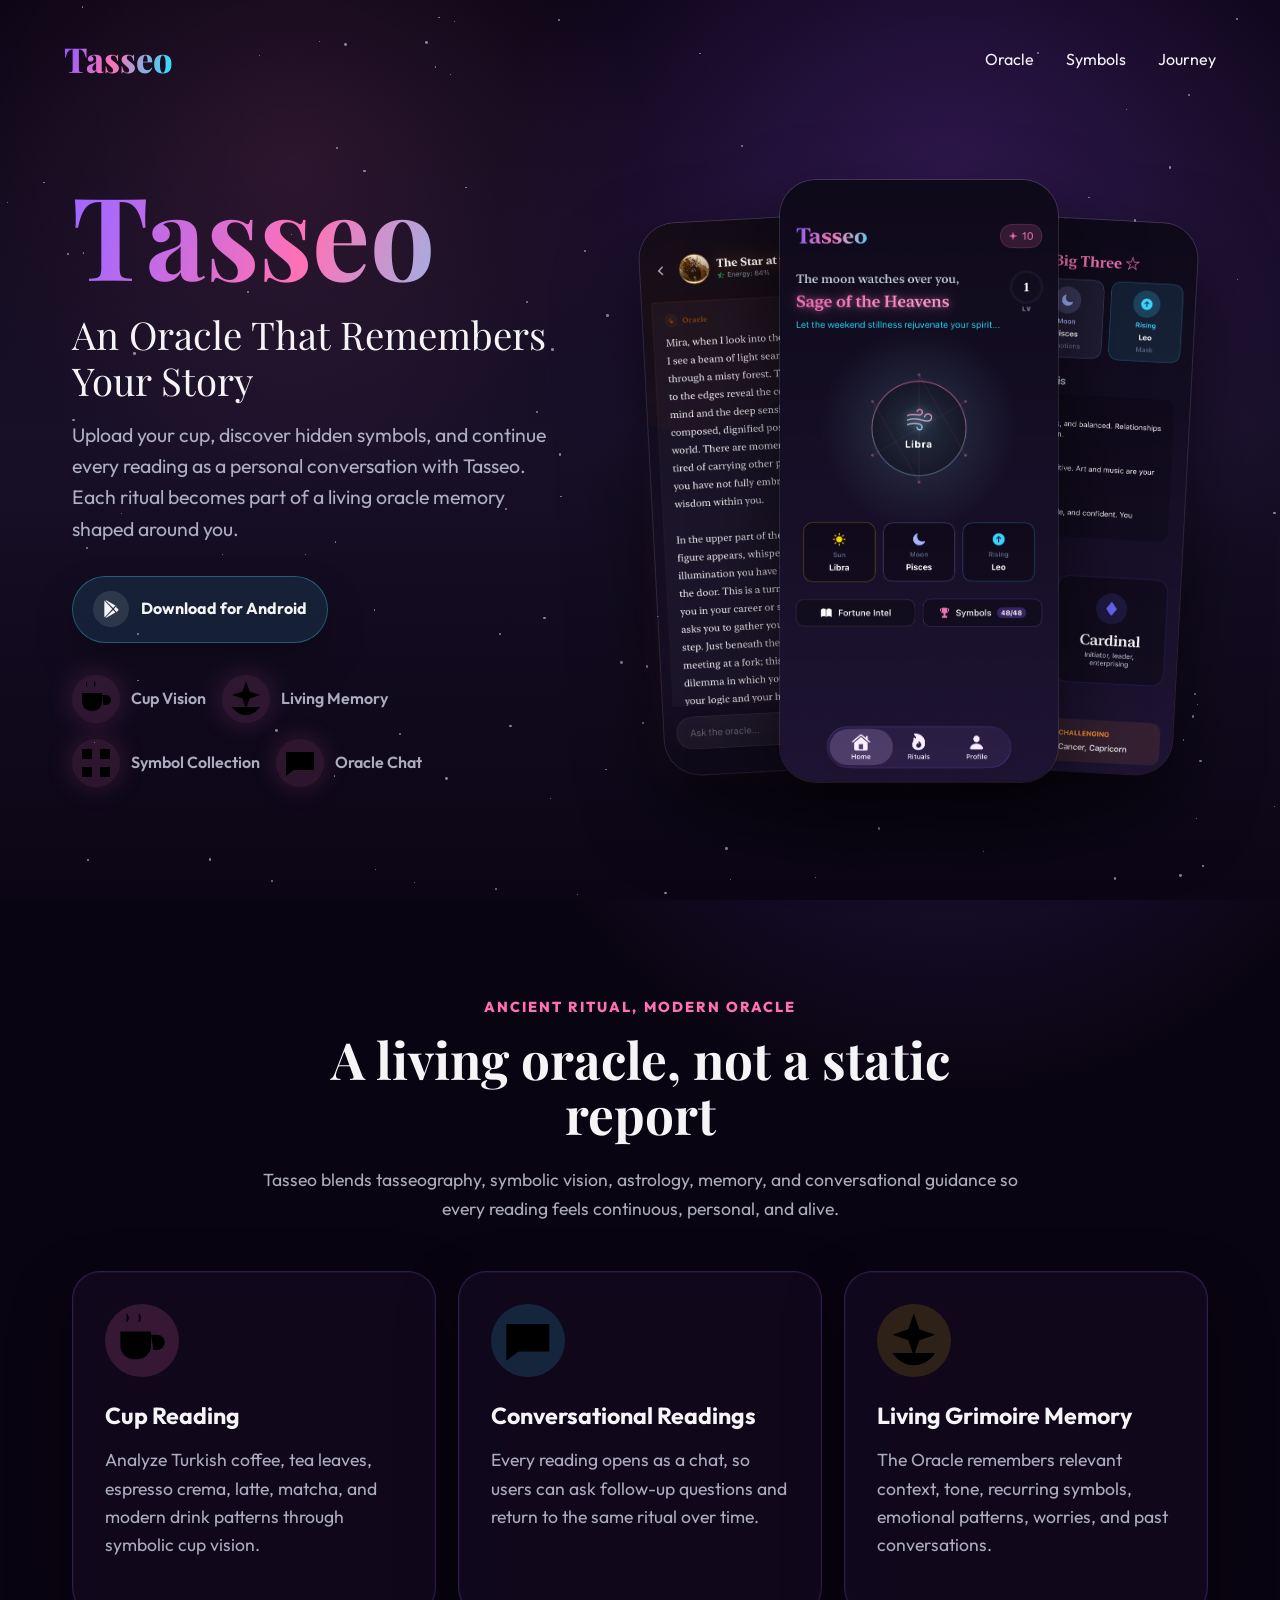
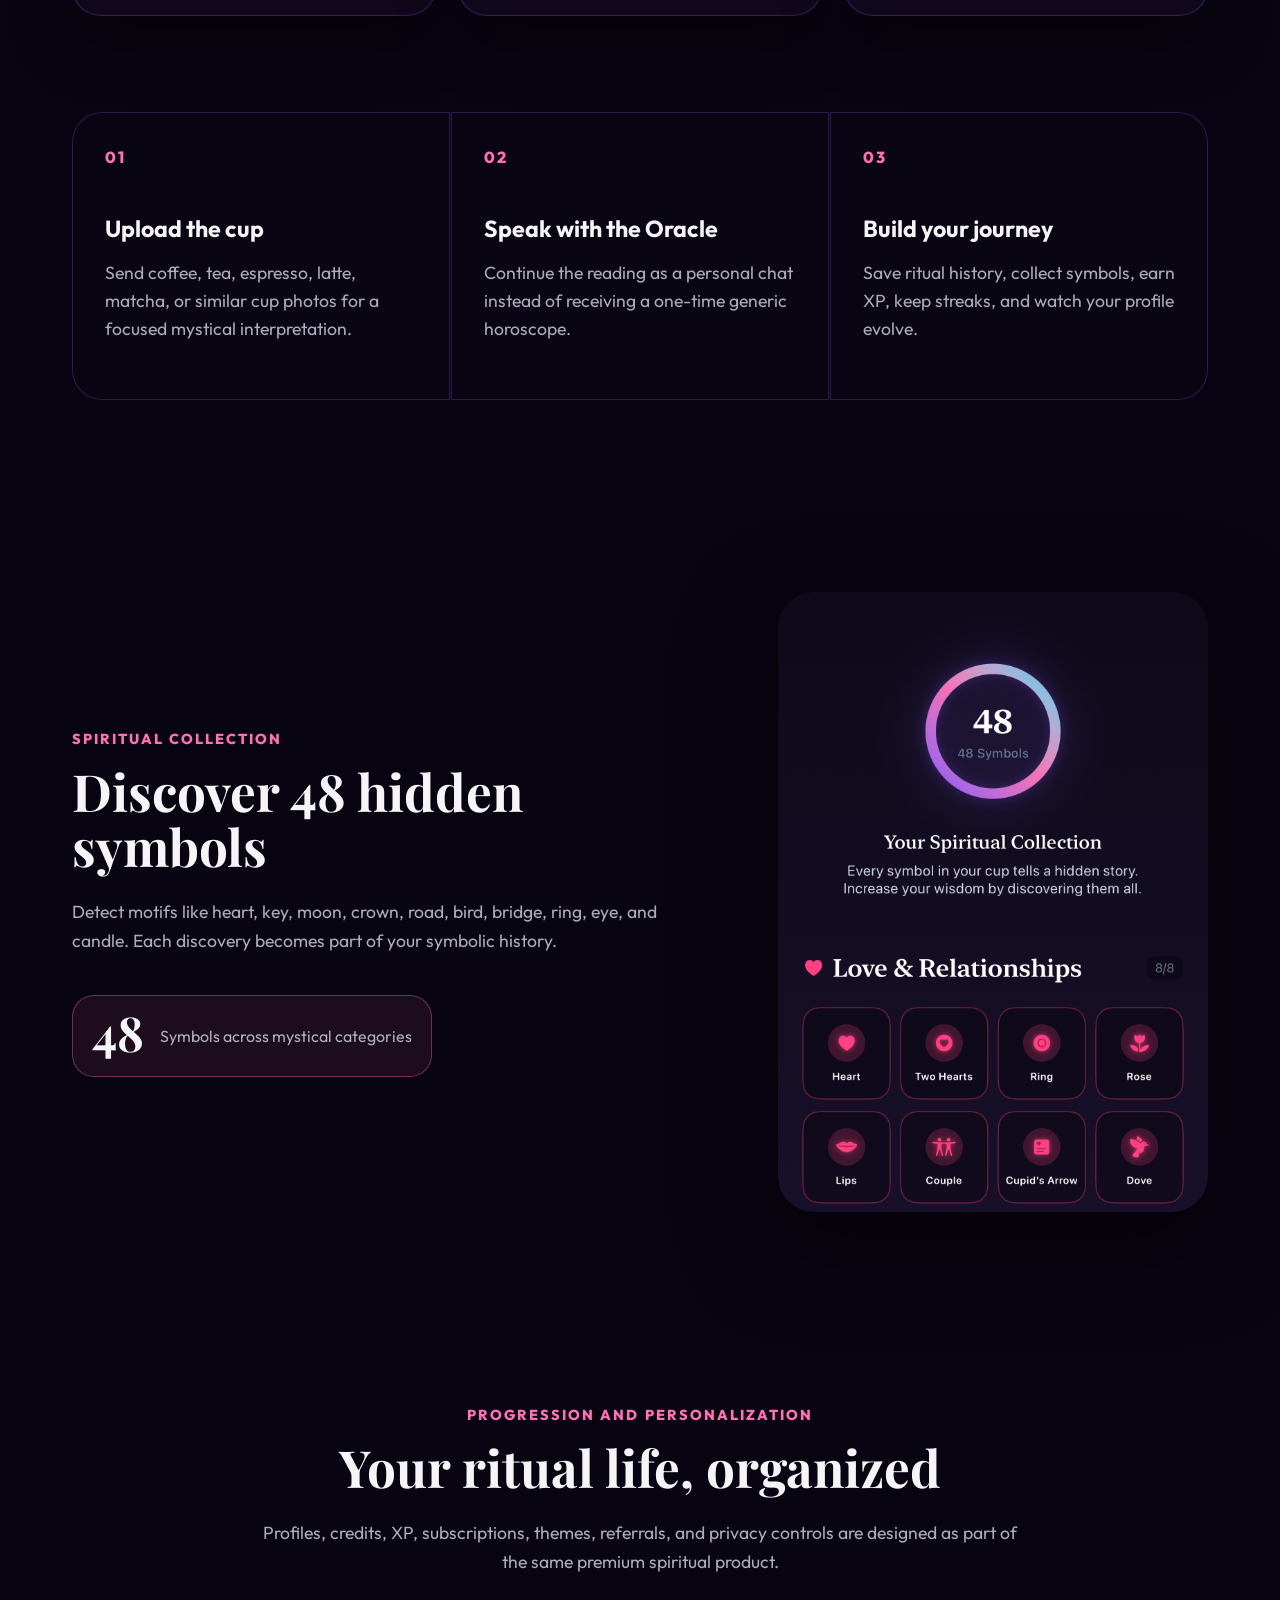
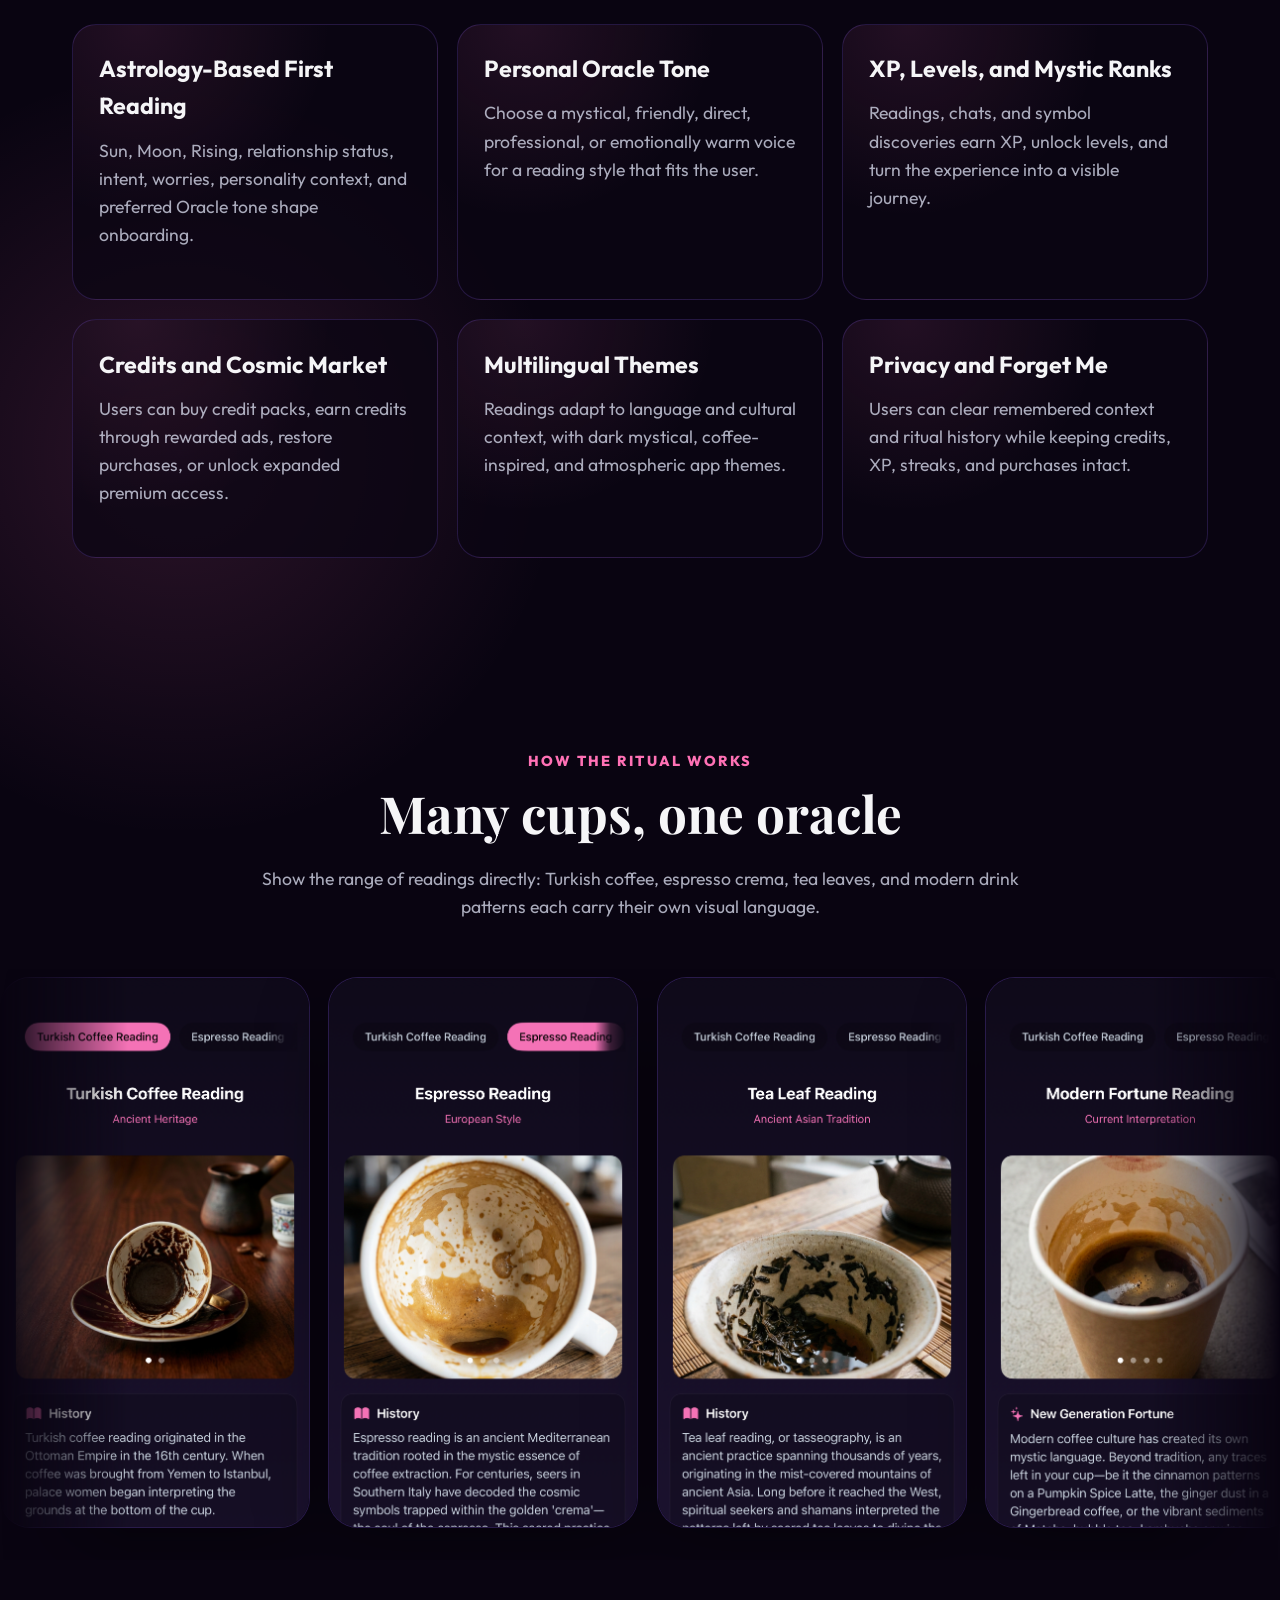
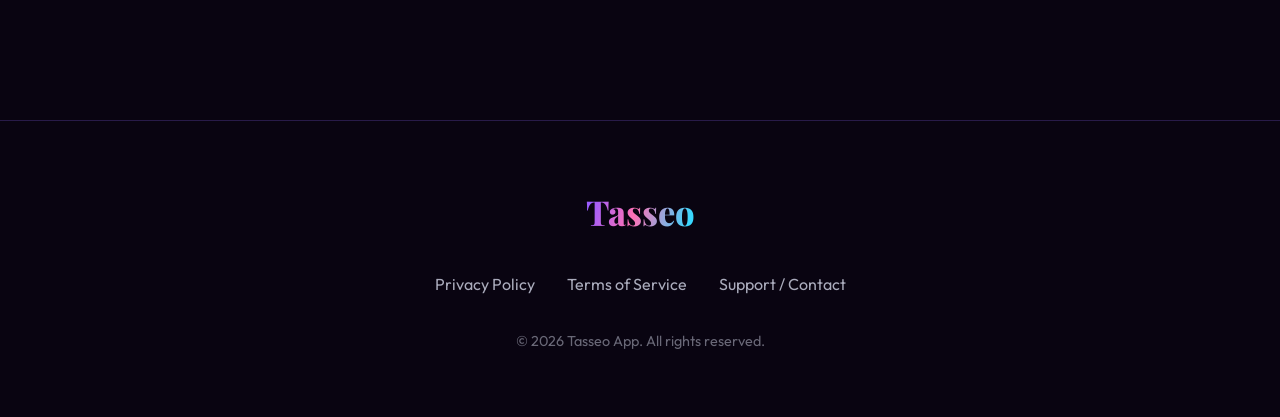
==== commit 9fbb72bc: "fix: point Tasseo links to Google Play and remove iOS badge" ====
--- a/index.html
+++ b/index.html
@@ -20,7 +20,7 @@
     <div class="stars-container" id="stars"></div>
 
     <nav>
-        <a href="index.html" class="logo">Tasseo</a>
+        <a href="https://play.google.com/store/apps/details?id=com.tasseo.app" class="logo">Tasseo</a>
         <div class="nav-links">
             <a href="#oracle">Oracle</a>
             <a href="#symbols">Symbols</a>
@@ -36,15 +36,7 @@
                 <p class="hero-text">Upload your cup, discover hidden symbols, and continue every reading as a personal conversation with Tasseo. Each ritual becomes part of a living oracle memory shaped around you.</p>
 
                 <div class="hero-actions">
-                    <a href="#" class="download-btn download-btn-ios">
-                        <span class="download-icon" aria-hidden="true">
-                            <svg viewBox="0 0 24 24" role="img">
-                                <path d="M16.9 12.7c0-2.7 2.2-4 2.3-4.1-1.3-1.9-3.2-2.1-3.9-2.2-1.7-.2-3.2 1-4.1 1-.8 0-2.1-1-3.5-.9-1.8 0-3.5 1.1-4.4 2.7-1.9 3.3-.5 8.2 1.4 10.9.9 1.3 2 2.8 3.5 2.7 1.4-.1 1.9-.9 3.6-.9 1.7 0 2.1.9 3.6.9s2.5-1.3 3.4-2.7c1-1.5 1.5-3 1.5-3.1 0-.1-2.9-1.2-3-4.3Zm-2.7-8.1c.8-.9 1.3-2.2 1.1-3.5-1.1 0-2.4.7-3.2 1.6-.7.8-1.3 2.1-1.2 3.4 1.3.1 2.5-.6 3.3-1.5Z"/>
-                            </svg>
-                        </span>
-                        <strong>Download for iOS</strong>
-                    </a>
-                    <a href="#" class="download-btn download-btn-android">
+                    <a href="https://play.google.com/store/apps/details?id=com.tasseo.app" class="download-btn download-btn-android">
                         <span class="download-icon" aria-hidden="true">
                             <svg viewBox="0 0 24 24" role="img">
                                 <path d="M4.4 2.2c-.3.3-.4.8-.4 1.4v16.8c0 .6.2 1.1.5 1.4l9-9.8-9.1-9.8Zm10.1 8.7 2.8-3-10.5-6c-.5-.3-1-.4-1.4-.2l9.1 9.2Zm2.8 5.2-2.8-3-9.1 9.2c.4.2.9.1 1.4-.2l10.5-6Zm1.1-7.6-2.9 3.5 2.9 3.5 1.5-.9c1.4-.8 1.4-2.3 0-3.1l-1.5-1Z"/>
@@ -55,10 +47,10 @@
                 </div>
 
                 <div class="ritual-row" aria-label="Tasseo features">
-                    <div><span>☕</span>Cup Vision</div>
-                    <div><span>✦</span>Living Memory</div>
-                    <div><span>▣</span>Symbol Collection</div>
-                    <div><span>💬</span>Oracle Chat</div>
+                    <div><span class="mini-icon icon-cup" aria-hidden="true"><svg viewBox="0 0 24 24"><path d="M5 9h10v4.5A4.5 4.5 0 0 1 10.5 18h-1A4.5 4.5 0 0 1 5 13.5V9Z"/><path d="M15 10h2a2.5 2.5 0 0 1 0 5h-1.2"/><path d="M7 6c1-1 1-2 0-3M11 6c1-1 1-2 0-3"/></svg></span>Cup Vision</div>
+                    <div><span class="mini-icon icon-memory" aria-hidden="true"><svg viewBox="0 0 24 24"><path d="M12 3l1.8 5.2L19 10l-5.2 1.8L12 17l-1.8-5.2L5 10l5.2-1.8L12 3Z"/><path d="M5 16c2 2.7 4.3 4 7 4s5-1.3 7-4"/></svg></span>Living Memory</div>
+                    <div><span class="mini-icon icon-symbols" aria-hidden="true"><svg viewBox="0 0 24 24"><path d="M5 5h5v5H5zM14 5h5v5h-5zM5 14h5v5H5zM14 14h5v5h-5z"/></svg></span>Symbol Collection</div>
+                    <div><span class="mini-icon icon-chat" aria-hidden="true"><svg viewBox="0 0 24 24"><path d="M5 6.5h14v9H9l-4 3v-12Z"/><path d="M8 10h8M8 13h5"/></svg></span>Oracle Chat</div>
                 </div>
             </div>
 
@@ -78,17 +70,17 @@
 
             <div class="feature-grid">
                 <article class="glass-card feature-card">
-                    <span class="feature-icon pink">✦</span>
+                    <span class="feature-icon pink" aria-hidden="true"><svg viewBox="0 0 24 24"><path d="M5 9h10v4.5A4.5 4.5 0 0 1 10.5 18h-1A4.5 4.5 0 0 1 5 13.5V9Z"/><path d="M15 10h2a2.5 2.5 0 0 1 0 5h-1.2"/><path d="M7 6c1-1 1-2 0-3M11 6c1-1 1-2 0-3"/></svg></span>
                     <h3>Cup Reading</h3>
                     <p>Analyze Turkish coffee, tea leaves, espresso crema, latte, matcha, and modern drink patterns through symbolic cup vision.</p>
                 </article>
                 <article class="glass-card feature-card">
-                    <span class="feature-icon cyan">☾</span>
+                    <span class="feature-icon cyan" aria-hidden="true"><svg viewBox="0 0 24 24"><path d="M5 6.5h14v9H9l-4 3v-12Z"/><path d="M8 10h8M8 13h5"/></svg></span>
                     <h3>Conversational Readings</h3>
                     <p>Every reading opens as a chat, so users can ask follow-up questions and return to the same ritual over time.</p>
                 </article>
                 <article class="glass-card feature-card">
-                    <span class="feature-icon gold">☕</span>
+                    <span class="feature-icon gold" aria-hidden="true"><svg viewBox="0 0 24 24"><path d="M12 3l1.8 5.2L19 10l-5.2 1.8L12 17l-1.8-5.2L5 10l5.2-1.8L12 3Z"/><path d="M5 16c2 2.7 4.3 4 7 4s5-1.3 7-4"/></svg></span>
                     <h3>Living Grimoire Memory</h3>
                     <p>The Oracle remembers relevant context, tone, recurring symbols, emotional patterns, worries, and past conversations.</p>
                 </article>
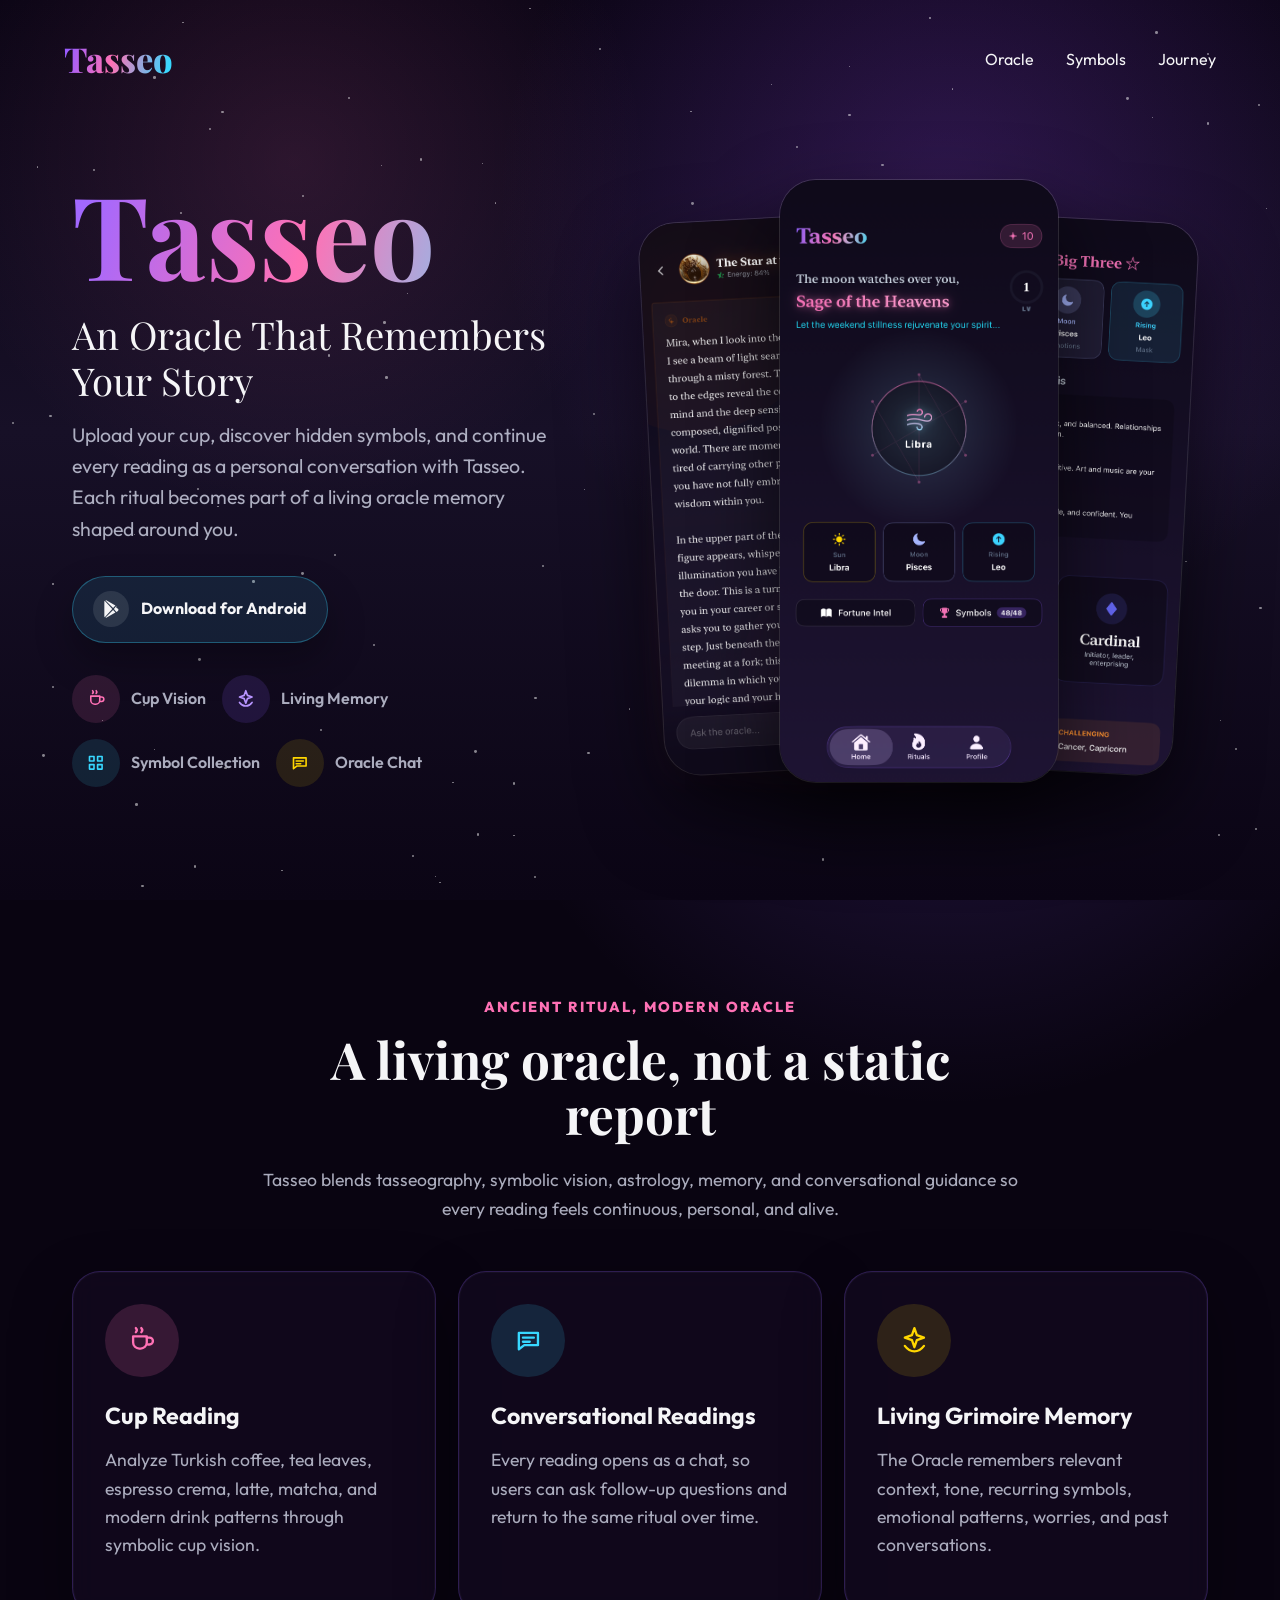
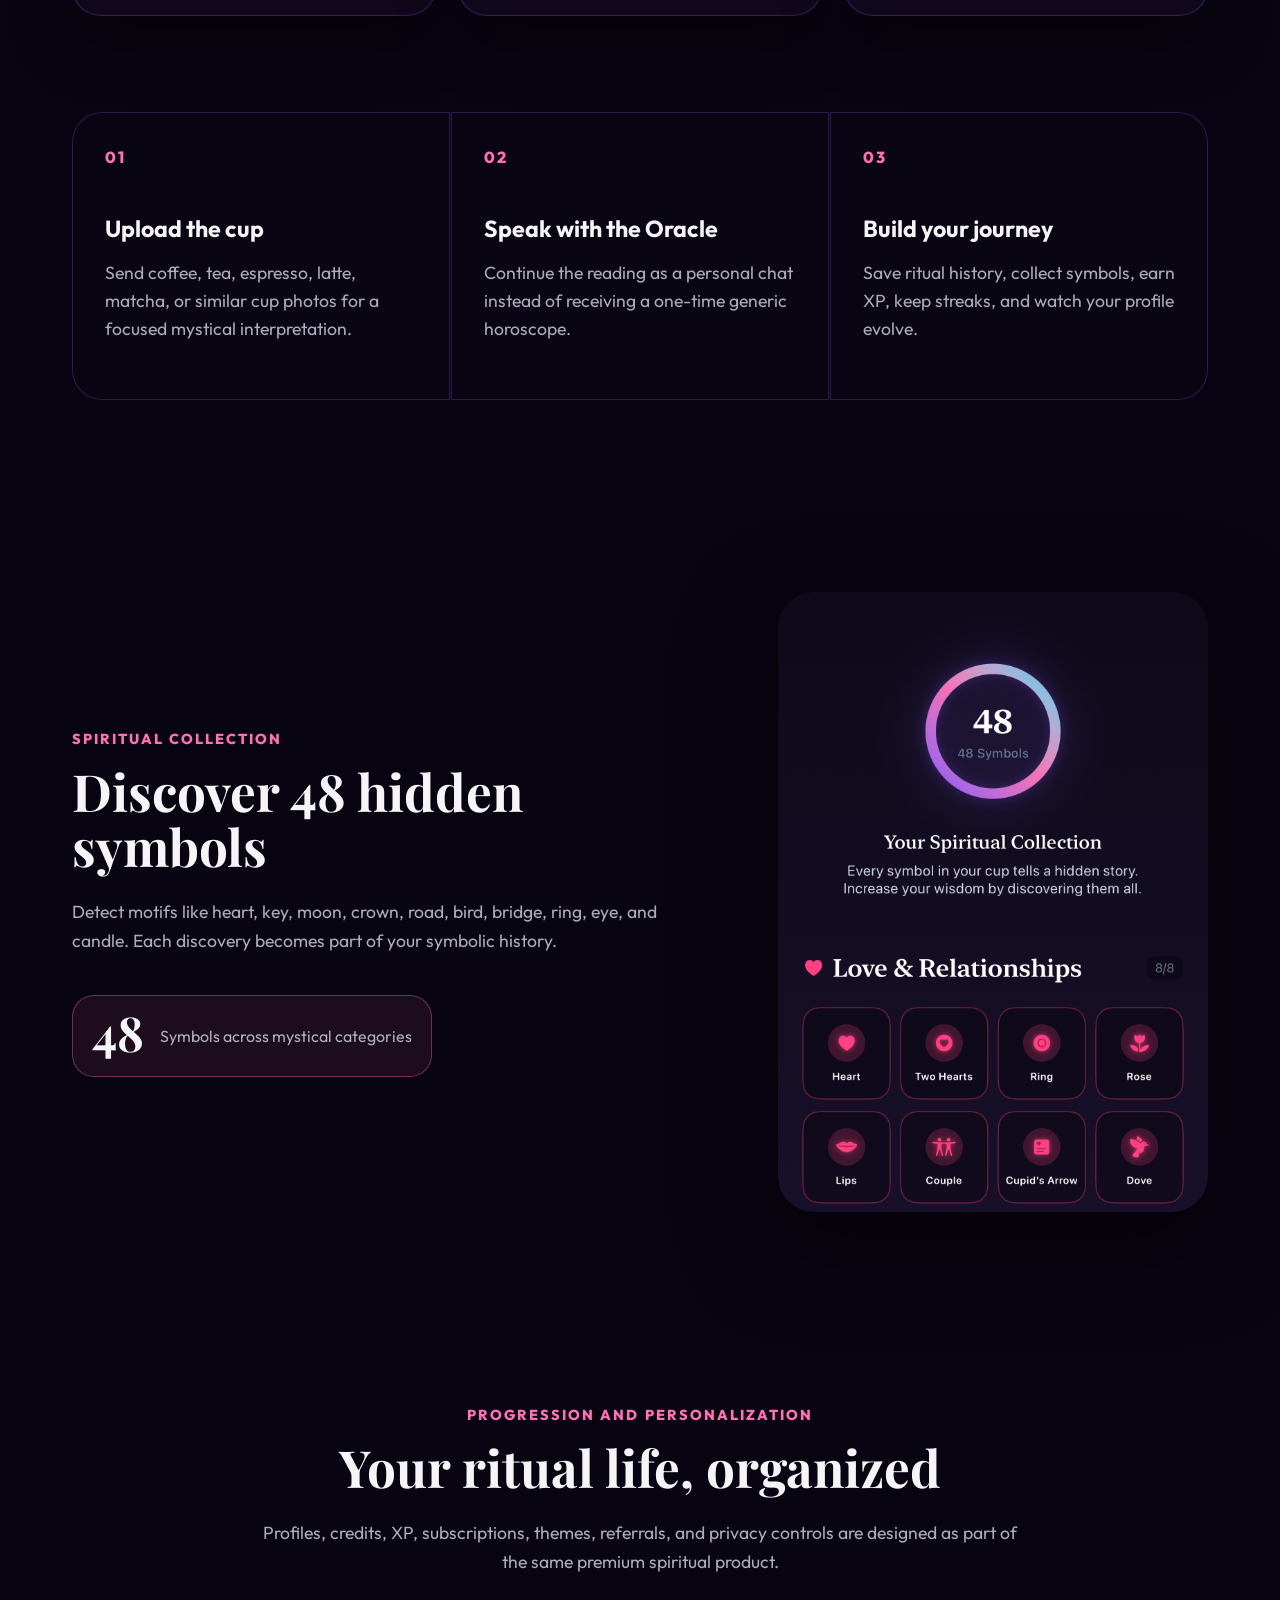
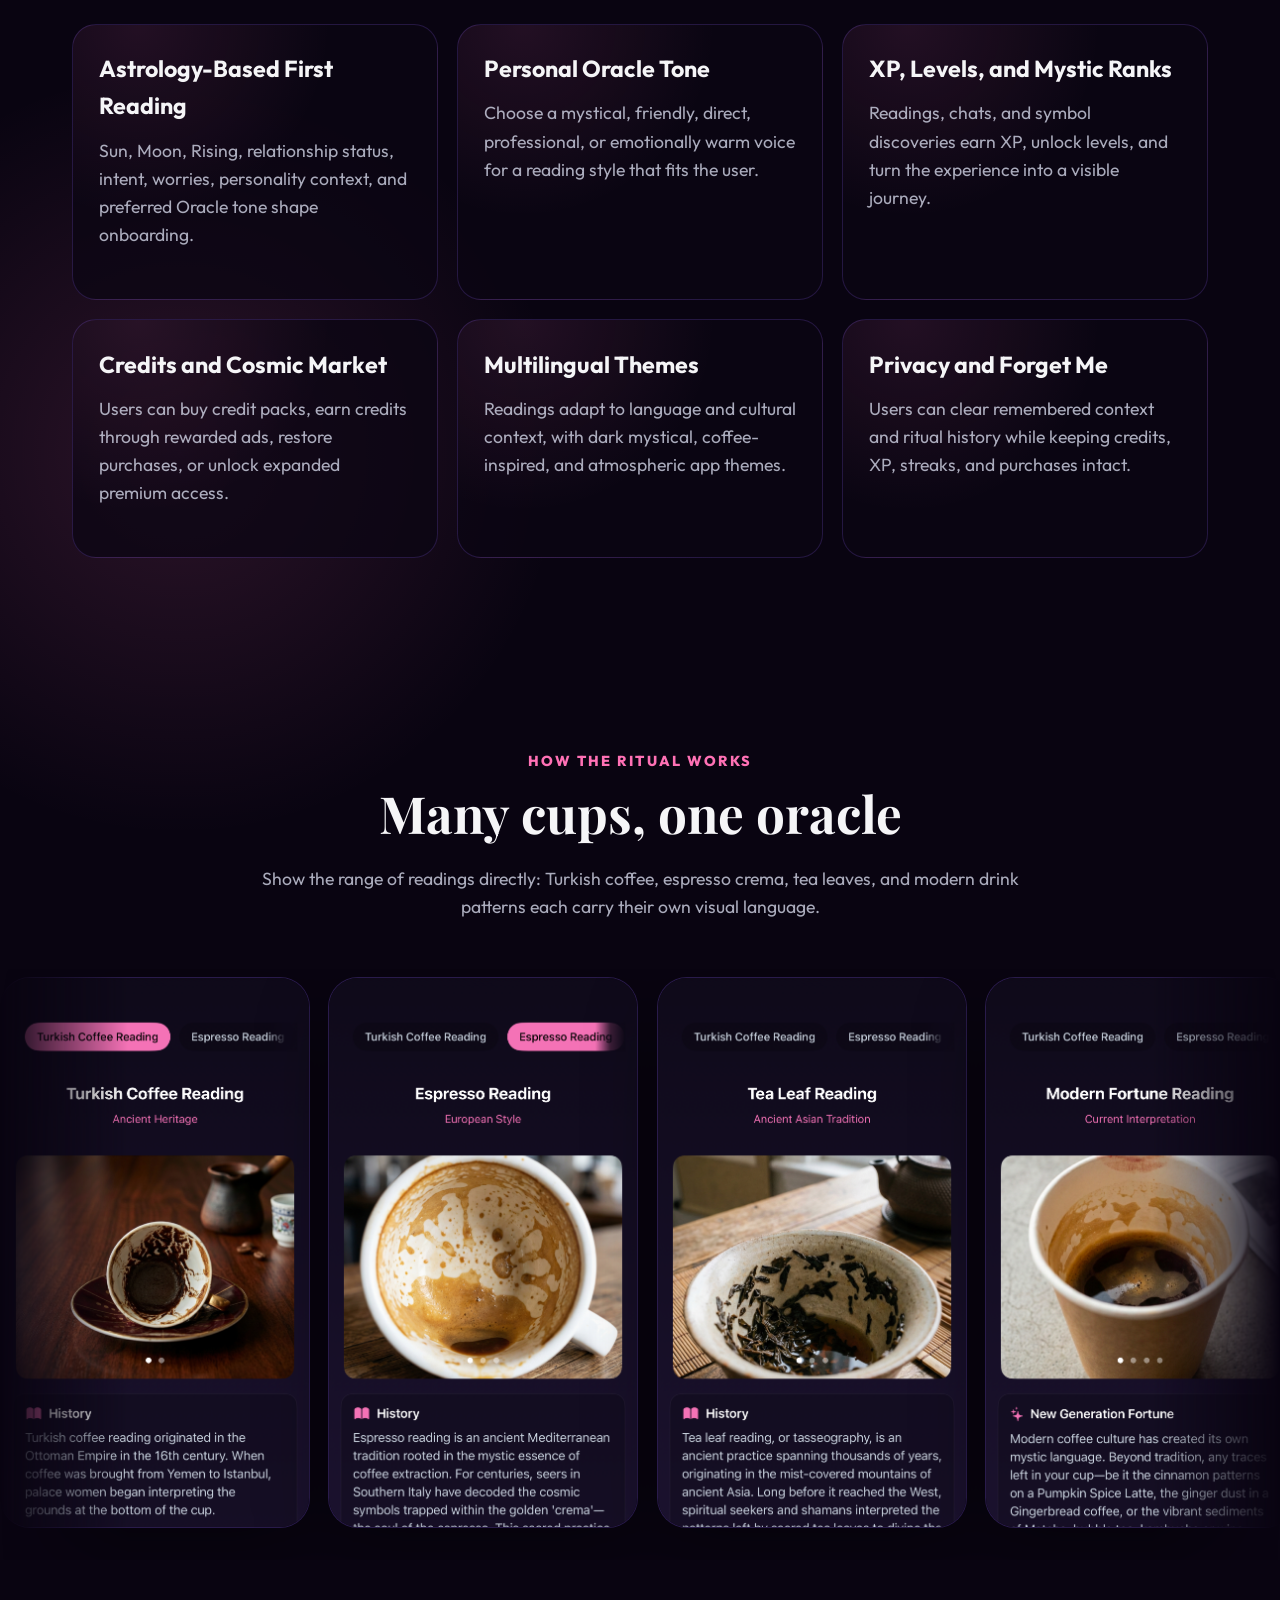
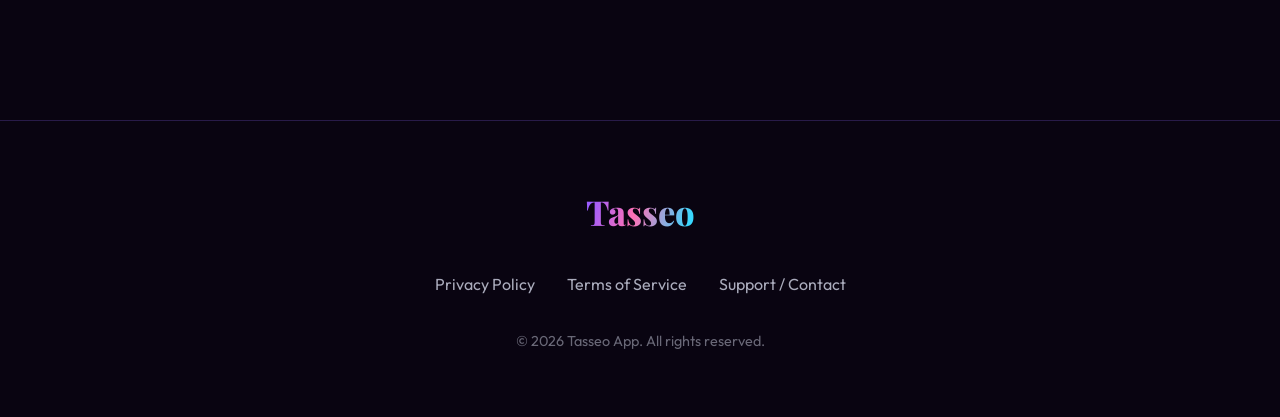
==== commit 37410040: "chore: remove ios button, update play store link, fix carousel loop, and setup firebase deploy" ====
--- a/index.html
+++ b/index.html
@@ -20,7 +20,7 @@
     <div class="stars-container" id="stars"></div>
 
     <nav>
-        <a href="https://play.google.com/store/apps/details?id=com.tasseo.app" class="logo">Tasseo</a>
+        <a href="index.html" class="logo">Tasseo</a>
         <div class="nav-links">
             <a href="#oracle">Oracle</a>
             <a href="#symbols">Symbols</a>
@@ -36,7 +36,7 @@
                 <p class="hero-text">Upload your cup, discover hidden symbols, and continue every reading as a personal conversation with Tasseo. Each ritual becomes part of a living oracle memory shaped around you.</p>
 
                 <div class="hero-actions">
-                    <a href="https://play.google.com/store/apps/details?id=com.tasseo.app" class="download-btn download-btn-android">
+                    <a href="https://play.google.com/store/apps/details?id=com.tasseo.app" class="download-btn download-btn-android" target="_blank" rel="noopener noreferrer">
                         <span class="download-icon" aria-hidden="true">
                             <svg viewBox="0 0 24 24" role="img">
                                 <path d="M4.4 2.2c-.3.3-.4.8-.4 1.4v16.8c0 .6.2 1.1.5 1.4l9-9.8-9.1-9.8Zm10.1 8.7 2.8-3-10.5-6c-.5-.3-1-.4-1.4-.2l9.1 9.2Zm2.8 5.2-2.8-3-9.1 9.2c.4.2.9.1 1.4-.2l10.5-6Zm1.1-7.6-2.9 3.5 2.9 3.5 1.5-.9c1.4-.8 1.4-2.3 0-3.1l-1.5-1Z"/>
@@ -170,6 +170,17 @@
                     <img src="assets/screenshots/05-info_espresso.png" alt="Espresso reading guide screen">
                     <img src="assets/screenshots/06-info_tea.png" alt="Tea leaf reading guide screen">
                     <img src="assets/screenshots/07-info_modern.png" alt="Modern fortune reading guide screen">
+                    
+                    <img src="assets/screenshots/04-info_turkish_coffee.png" alt="">
+                    <img src="assets/screenshots/05-info_espresso.png" alt="">
+                    <img src="assets/screenshots/06-info_tea.png" alt="">
+                    <img src="assets/screenshots/07-info_modern.png" alt="">
+
+                    <img src="assets/screenshots/04-info_turkish_coffee.png" alt="">
+                    <img src="assets/screenshots/05-info_espresso.png" alt="">
+                    <img src="assets/screenshots/06-info_tea.png" alt="">
+                    <img src="assets/screenshots/07-info_modern.png" alt="">
+
                     <img src="assets/screenshots/04-info_turkish_coffee.png" alt="">
                     <img src="assets/screenshots/05-info_espresso.png" alt="">
                     <img src="assets/screenshots/06-info_tea.png" alt="">
--- a/styles.css
+++ b/styles.css
@@ -343,7 +343,7 @@
     font-weight: 600;
 }
 
-.ritual-row span {
+.mini-icon {
     display: grid;
     place-items: center;
     width: 3rem;
@@ -351,7 +351,36 @@
     border-radius: 50%;
     background: rgba(255, 113, 181, 0.13);
     color: var(--oracle-pink);
-    box-shadow: 0 0 28px rgba(255, 113, 181, 0.18);
+}
+
+.mini-icon svg {
+    width: 1.35rem;
+    height: 1.35rem;
+    fill: none;
+    stroke: currentColor;
+    stroke-width: 1.8;
+    stroke-linecap: round;
+    stroke-linejoin: round;
+}
+
+.icon-cup svg,
+.feature-icon.pink svg {
+    transform: translateX(0.08rem);
+}
+
+.icon-memory {
+    background: rgba(142, 92, 255, 0.14);
+    color: #b895ff;
+}
+
+.icon-symbols {
+    background: rgba(56, 216, 255, 0.12);
+    color: var(--ethereal-teal);
+}
+
+.icon-chat {
+    background: rgba(255, 214, 0, 0.11);
+    color: var(--celestial-gold);
 }
 
 .download-btn {
@@ -482,7 +511,16 @@
     width: 4.6rem;
     height: 4.6rem;
     border-radius: 50%;
-    font-size: 2rem;
+}
+
+.feature-icon svg {
+    width: 2.05rem;
+    height: 2.05rem;
+    fill: none;
+    stroke: currentColor;
+    stroke-width: 1.7;
+    stroke-linecap: round;
+    stroke-linejoin: round;
 }
 
 .feature-icon.pink {
@@ -607,7 +645,8 @@
 .reading-track {
     display: flex;
     width: max-content;
-    gap: 1.15rem;
+    --gap: 1.15rem;
+    gap: var(--gap);
     animation: reading-scroll 42s linear infinite;
 }
 
@@ -628,7 +667,7 @@
         transform: translateX(0);
     }
     to {
-        transform: translateX(calc(-50% - 0.575rem));
+        transform: translateX(calc(-25% - (var(--gap) * 0.25)));
     }
 }
 
@@ -695,7 +734,8 @@
         grid-template-columns: 1fr;
     }
     .reading-track {
-        gap: 0.85rem;
+        --gap: 0.85rem;
+        gap: var(--gap);
         animation-duration: 34s;
     }
     .reading-track img {
